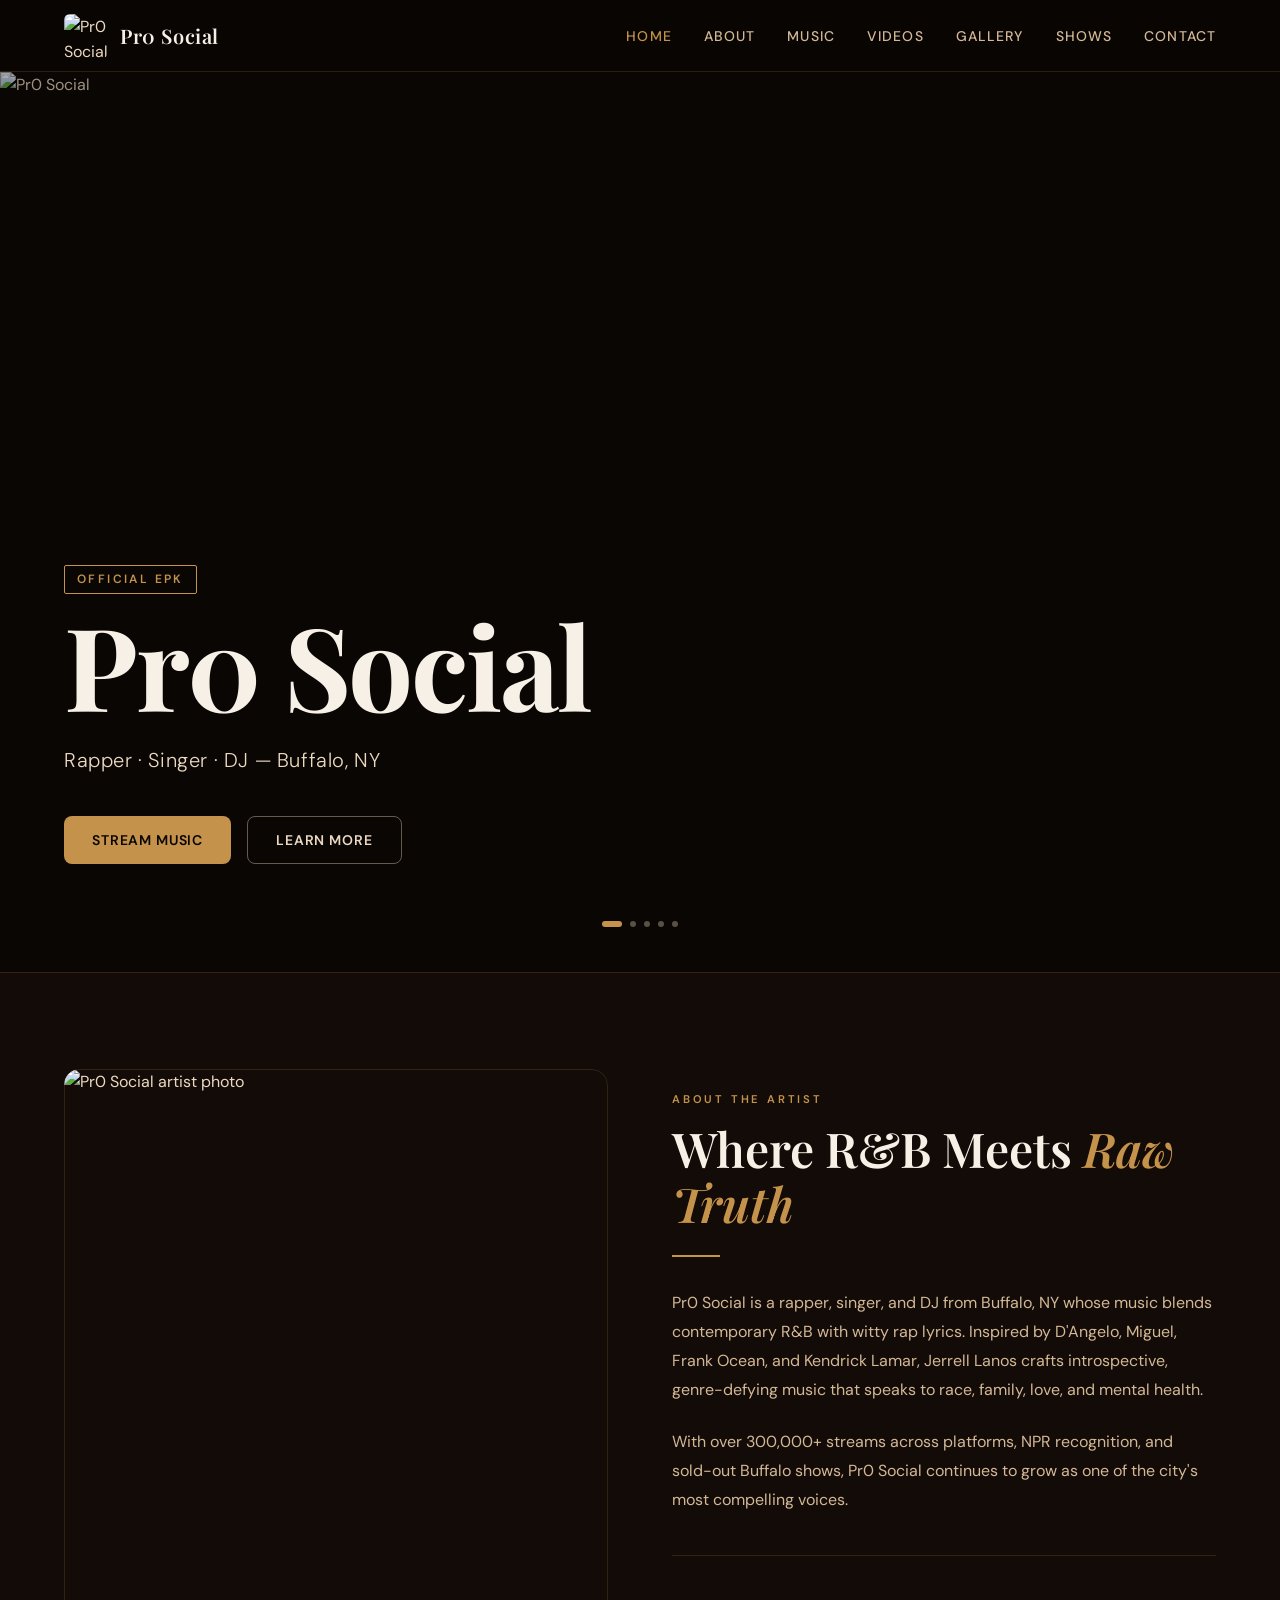
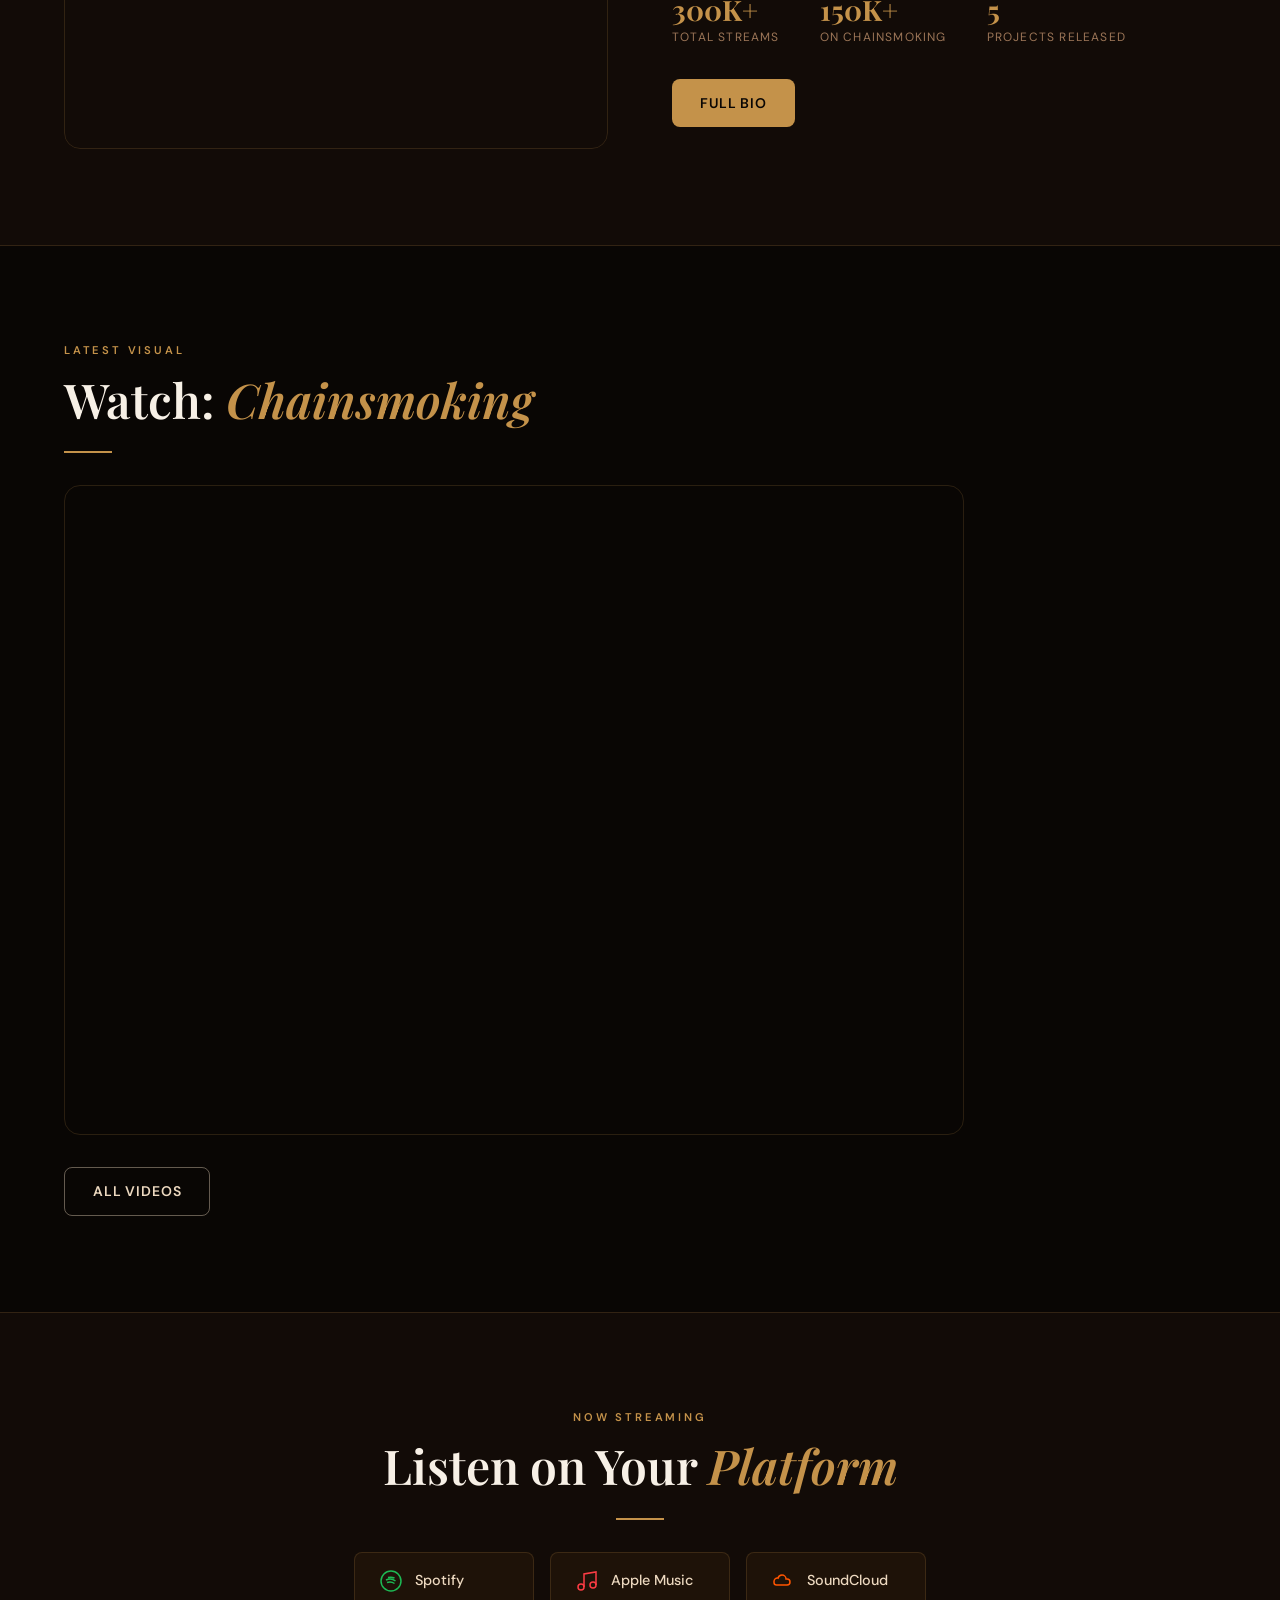
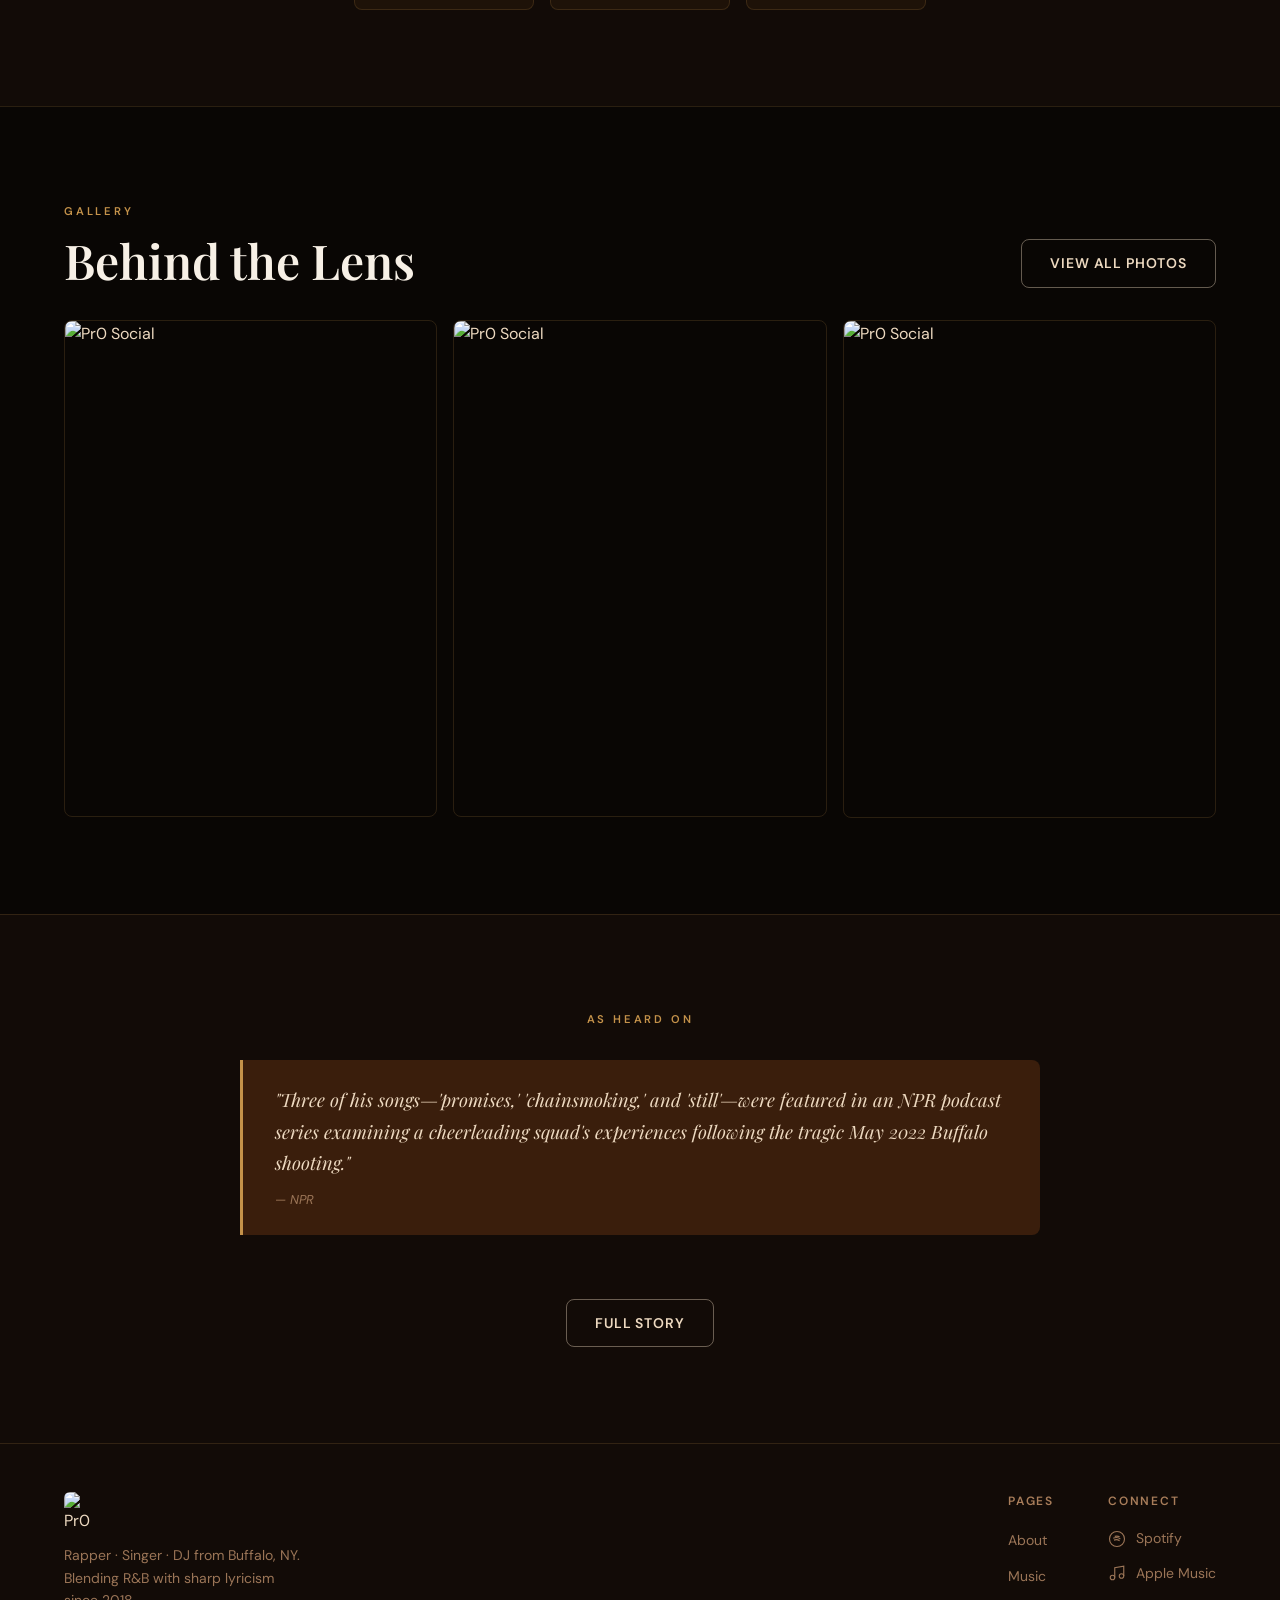
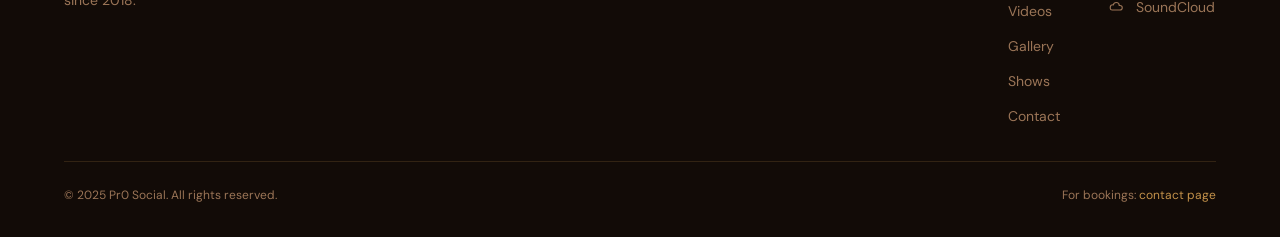
==== index.html @ 8fca99c9 "Initial release: Pr0 Social EPK website 7-page static site with hero slideshow, gallery, video embed" ====
<!DOCTYPE html>
<html lang="en">
<head>
  <meta charset="UTF-8" />
  <meta name="viewport" content="width=device-width, initial-scale=1.0" />
  <title>Pr0 Social | Official EPK</title>
  <meta name="description" content="Official Electronic Press Kit for Pr0 Social — rapper, singer, and DJ from Buffalo, NY. Stream music, watch videos, and book for shows." />
  <link rel="stylesheet" href="css/style.css" />
  <link rel="icon" type="image/jpeg" href="https://drive.google.com/thumbnail?id=1aazWa6XKJQuO0xi4nvSaUj7w5D6fAFfH&sz=w64" />
</head>
<body>

<!-- NAV -->
<nav class="nav" aria-label="Main navigation">
  <a href="index.html" class="nav-logo" aria-label="Pr0 Social Home">
    <img src="https://drive.google.com/thumbnail?id=1aazWa6XKJQuO0xi4nvSaUj7w5D6fAFfH&sz=w200" alt="Pr0 Social Logo" />
    <span>Pr0 Social</span>
  </a>
  <button class="nav-hamburger" aria-label="Toggle navigation" aria-expanded="false">
    <span></span><span></span><span></span>
  </button>
  <ul class="nav-links" role="list">
    <li><a href="index.html">Home</a></li>
    <li><a href="about.html">About</a></li>
    <li><a href="music.html">Music</a></li>
    <li><a href="videos.html">Videos</a></li>
    <li><a href="gallery.html">Gallery</a></li>
    <li><a href="shows.html">Shows</a></li>
    <li><a href="contact.html">Contact</a></li>
  </ul>
</nav>

<main class="page-content">

  <!-- HERO -->
  <section class="hero" aria-label="Hero slideshow">
    <div class="hero-slides">
      <div class="hero-slide active">
        <img src="https://drive.google.com/thumbnail?id=1YzrhCjXdqZLj6HQZQ0KhZH_Fg0xvoc9Z&sz=w1600" alt="Pr0 Social" loading="eager" />
      </div>
      <div class="hero-slide">
        <img src="https://drive.google.com/thumbnail?id=1fAuC7qA5nQh0xxY5b9zVZ-tq0z-EpMTZ&sz=w1600" alt="Pr0 Social" loading="lazy" />
      </div>
      <div class="hero-slide">
        <img src="https://drive.google.com/thumbnail?id=1-HR7RSf7XPK8inEgmgO-0Fc5w5GNb6ow&sz=w1600" alt="Pr0 Social" loading="lazy" />
      </div>
      <div class="hero-slide">
        <img src="https://drive.google.com/thumbnail?id=1q0lPUhFSxrMnF21HGKm40gl9OQoQvvSm&sz=w1600" alt="Pr0 Social" loading="lazy" />
      </div>
      <div class="hero-slide">
        <img src="https://drive.google.com/thumbnail?id=11BunPGDG61LehZ8itpM7N8Xrum7DmRIo&sz=w1600" alt="Pr0 Social" loading="lazy" />
      </div>
    </div>
    <div class="hero-overlay" aria-hidden="true"></div>
    <div class="hero-content">
      <div class="hero-label">Official EPK</div>
      <h1 class="hero-name">Pr0 Social</h1>
      <p class="hero-tagline">Rapper · Singer · DJ — Buffalo, NY</p>
      <div class="hero-ctas">
        <a href="music.html" class="btn btn-primary">Stream Music</a>
        <a href="about.html" class="btn btn-outline">Learn More</a>
      </div>
    </div>
    <div class="hero-dots" role="tablist" aria-label="Slide controls">
      <button class="hero-dot active" role="tab" aria-label="Slide 1"></button>
      <button class="hero-dot" role="tab" aria-label="Slide 2"></button>
      <button class="hero-dot" role="tab" aria-label="Slide 3"></button>
      <button class="hero-dot" role="tab" aria-label="Slide 4"></button>
      <button class="hero-dot" role="tab" aria-label="Slide 5"></button>
    </div>
  </section>

  <!-- INTRO -->
  <section class="section home-intro">
    <div class="section-inner home-intro-grid">
      <div class="home-intro-image fade-in">
        <img src="https://drive.google.com/thumbnail?id=14PFYOBZBYQqjr8d26InfqjTfKJ4wm0J1&sz=w800" alt="Pr0 Social artist photo" />
      </div>
      <div class="home-intro-text fade-in">
        <p class="section-label">About the Artist</p>
        <h2 class="section-title">Where R&B Meets <em>Raw Truth</em></h2>
        <div class="divider"></div>
        <p class="section-body">
          Pr0 Social is a rapper, singer, and DJ from Buffalo, NY whose music blends contemporary R&B with witty rap lyrics. Inspired by D'Angelo, Miguel, Frank Ocean, and Kendrick Lamar, Jerrell Lanos crafts introspective, genre-defying music that speaks to race, family, love, and mental health.
        </p>
        <p class="section-body mt-3">
          With over 300,000+ streams across platforms, NPR recognition, and sold-out Buffalo shows, Pr0 Social continues to grow as one of the city's most compelling voices.
        </p>
        <div class="stats">
          <div>
            <div class="stat-number">300K+</div>
            <div class="stat-label">Total Streams</div>
          </div>
          <div>
            <div class="stat-number">150K+</div>
            <div class="stat-label">On Chainsmoking</div>
          </div>
          <div>
            <div class="stat-number">5</div>
            <div class="stat-label">Projects Released</div>
          </div>
        </div>
        <a href="about.html" class="btn btn-primary mt-4">Full Bio</a>
      </div>
    </div>
  </section>

  <!-- FEATURED VIDEO -->
  <section class="section" style="background: var(--bg-deep);">
    <div class="section-inner">
      <p class="section-label fade-in">Latest Visual</p>
      <h2 class="section-title fade-in">Watch: <em>Chainsmoking</em></h2>
      <div class="divider fade-in"></div>
      <div class="latest-video-embed fade-in" style="max-width: 900px;">
        <iframe
          src="https://drive.google.com/file/d/178Xw72Gr-rwJsSipZ9PjJrEDI1V-LI9h/preview"
          title="Pr0 Social — Chainsmoking"
          allow="autoplay"
          allowfullscreen
        ></iframe>
      </div>
      <div class="mt-4 fade-in">
        <a href="videos.html" class="btn btn-outline">All Videos</a>
      </div>
    </div>
  </section>

  <!-- STREAMING PREVIEW -->
  <section class="section" style="background: var(--bg-dark); border-top: 1px solid var(--border);">
    <div class="section-inner text-center">
      <p class="section-label fade-in">Now Streaming</p>
      <h2 class="section-title fade-in">Listen on Your <em>Platform</em></h2>
      <div class="divider fade-in" style="margin: 1.25rem auto 2rem;"></div>
      <div class="streaming-cards fade-in" style="justify-content: center;">
        <a href="music.html" class="streaming-card" aria-label="Spotify">
          <svg viewBox="0 0 24 24" fill="none" stroke="currentColor" stroke-width="1.5" aria-hidden="true" style="color:#1DB954">
            <circle cx="12" cy="12" r="10"/><path d="M8 13.5c2.5-1 5.5-.5 7.5 1M7 11c3-1.5 7-1 9.5 1M9 8.5c2-.5 4.5-.5 6.5 0.5"/>
          </svg>
          <span>Spotify</span>
        </a>
        <a href="music.html" class="streaming-card" aria-label="Apple Music">
          <svg viewBox="0 0 24 24" fill="none" stroke="currentColor" stroke-width="1.5" aria-hidden="true" style="color:#FC3C44">
            <path d="M9 18V5l12-2v13"/><circle cx="6" cy="18" r="3"/><circle cx="18" cy="16" r="3"/>
          </svg>
          <span>Apple Music</span>
        </a>
        <a href="music.html" class="streaming-card" aria-label="SoundCloud">
          <svg viewBox="0 0 24 24" fill="none" stroke="currentColor" stroke-width="1.5" aria-hidden="true" style="color:#FF5500">
            <path d="M3 12.5C3 10.6 4.6 9 6.5 9c.2 0 .4 0 .6.1C7.5 7.3 9.1 6 11 6c2.2 0 4 1.8 4 4h1c1.7 0 3 1.3 3 3s-1.3 3-3 3H5.5C4.1 16 3 14.9 3 13.5Z"/>
          </svg>
          <span>SoundCloud</span>
        </a>
      </div>
    </div>
  </section>

  <!-- GALLERY PREVIEW -->
  <section class="section" style="background: var(--bg-deep); border-top: 1px solid var(--border);">
    <div class="section-inner">
      <div style="display:flex; justify-content:space-between; align-items:flex-end; margin-bottom: 2rem; flex-wrap:wrap; gap:1rem;">
        <div>
          <p class="section-label fade-in">Gallery</p>
          <h2 class="section-title fade-in" style="margin-bottom:0;">Behind the Lens</h2>
        </div>
        <a href="gallery.html" class="btn btn-outline fade-in">View All Photos</a>
      </div>
      <div class="gallery-grid">
        <div class="gallery-item fade-in">
          <img src="https://drive.google.com/thumbnail?id=1wBBpcuaXZPUqCt0CQzsCdAUvo2dqoa_A&sz=w600" alt="Pr0 Social" loading="lazy" />
          <div class="gallery-item-overlay" aria-hidden="true">
            <svg viewBox="0 0 24 24" fill="none" stroke="currentColor" stroke-width="1.5"><path d="M15 3h6m0 0v6m0-6L10 14M9 3H3v6m0 12h6m9 0h-6m6 0v-6"/></svg>
          </div>
        </div>
        <div class="gallery-item fade-in">
          <img src="https://drive.google.com/thumbnail?id=1liGRgQfU25gdUPtmYTxkwEUBmGyL7mzT&sz=w600" alt="Pr0 Social" loading="lazy" />
          <div class="gallery-item-overlay" aria-hidden="true">
            <svg viewBox="0 0 24 24" fill="none" stroke="currentColor" stroke-width="1.5"><path d="M15 3h6m0 0v6m0-6L10 14M9 3H3v6m0 12h6m9 0h-6m6 0v-6"/></svg>
          </div>
        </div>
        <div class="gallery-item fade-in">
          <img src="https://drive.google.com/thumbnail?id=1cwFrcm3o37HiLefojSbOkwElQ0Kx_n-i&sz=w600" alt="Pr0 Social" loading="lazy" />
          <div class="gallery-item-overlay" aria-hidden="true">
            <svg viewBox="0 0 24 24" fill="none" stroke="currentColor" stroke-width="1.5"><path d="M15 3h6m0 0v6m0-6L10 14M9 3H3v6m0 12h6m9 0h-6m6 0v-6"/></svg>
          </div>
        </div>
        <div class="gallery-item fade-in" style="display:none;"><!-- 4th slot for larger screens --></div>
      </div>
    </div>
  </section>

  <!-- NPR PRESS QUOTE -->
  <section class="section" style="background: var(--bg-dark); border-top: 1px solid var(--border);">
    <div class="section-inner" style="max-width: 800px; text-align: center;">
      <p class="section-label fade-in">As Heard On</p>
      <div class="press-quote fade-in" style="text-align: left;">
        <blockquote>
          "Three of his songs—'promises,' 'chainsmoking,' and 'still'—were featured in an NPR podcast series examining a cheerleading squad's experiences following the tragic May 2022 Buffalo shooting."
        </blockquote>
        <cite>— NPR</cite>
      </div>
      <a href="about.html" class="btn btn-outline mt-4 fade-in">Full Story</a>
    </div>
  </section>

</main>

<!-- FOOTER -->
<footer class="footer">
  <div class="footer-inner">
    <div class="footer-brand">
      <img src="https://drive.google.com/thumbnail?id=1aazWa6XKJQuO0xi4nvSaUj7w5D6fAFfH&sz=w200" alt="Pr0 Social Logo" />
      <p>Rapper · Singer · DJ from Buffalo, NY. Blending R&B with sharp lyricism since 2018.</p>
    </div>
    <div class="footer-links">
      <h4>Pages</h4>
      <ul>
        <li><a href="about.html">About</a></li>
        <li><a href="music.html">Music</a></li>
        <li><a href="videos.html">Videos</a></li>
        <li><a href="gallery.html">Gallery</a></li>
        <li><a href="shows.html">Shows</a></li>
        <li><a href="contact.html">Contact</a></li>
      </ul>
    </div>
    <div class="footer-social">
      <h4>Connect</h4>
      <a href="music.html" class="social-link">
        <svg viewBox="0 0 24 24" fill="none" stroke="currentColor" stroke-width="1.5" aria-hidden="true"><circle cx="12" cy="12" r="10"/><path d="M8 13.5c2.5-1 5.5-.5 7.5 1M7 11c3-1.5 7-1 9.5 1M9 8.5c2-.5 4.5-.5 6.5 0.5"/></svg>
        Spotify
      </a>
      <a href="music.html" class="social-link">
        <svg viewBox="0 0 24 24" fill="none" stroke="currentColor" stroke-width="1.5" aria-hidden="true"><path d="M9 18V5l12-2v13"/><circle cx="6" cy="18" r="3"/><circle cx="18" cy="16" r="3"/></svg>
        Apple Music
      </a>
      <a href="music.html" class="social-link">
        <svg viewBox="0 0 24 24" fill="none" stroke="currentColor" stroke-width="1.5" aria-hidden="true"><path d="M3 12.5C3 10.6 4.6 9 6.5 9c.2 0 .4 0 .6.1C7.5 7.3 9.1 6 11 6c2.2 0 4 1.8 4 4h1c1.7 0 3 1.3 3 3s-1.3 3-3 3H5.5C4.1 16 3 14.9 3 13.5Z"/></svg>
        SoundCloud
      </a>
    </div>
  </div>
  <div class="footer-bottom">
    <span>&copy; 2025 Pr0 Social. All rights reserved.</span>
    <span>For bookings: <a href="contact.html" style="color: var(--gold);">contact page</a></span>
  </div>
</footer>

<script src="js/main.js"></script>
</body>
</html>
---- css/style.css ----
/* === FONTS === */
@import url('https://fonts.googleapis.com/css2?family=Playfair+Display:ital,wght@0,400;0,600;0,700;1,400&family=DM+Sans:wght@300;400;500;600&display=swap');

/* === TOKENS === */
:root {
  --bg-deep:     #090604;
  --bg-dark:     #120B07;
  --bg-card:     #1E1208;
  --brown-1:     #3A1E0C;
  --brown-2:     #6B3B1E;
  --brown-3:     #9A6040;
  --gold:        #C4924A;
  --gold-light:  #D9AE6E;
  --beige-muted: #A87D5A;
  --beige-light: #D4B896;
  --beige-bright:#EDD9C0;
  --cream:       #F7F0E6;
  --text-primary:#EDD9C0;
  --text-secondary:#9B7557;
  --border:      rgba(196, 146, 74, 0.18);
  --border-hover:rgba(196, 146, 74, 0.45);
  --radius:      8px;
  --radius-lg:   16px;
  --nav-height:  72px;
  --transition:  0.3s ease;
}

/* === RESET === */
*, *::before, *::after { box-sizing: border-box; margin: 0; padding: 0; }
html { scroll-behavior: smooth; }
body {
  font-family: 'DM Sans', sans-serif;
  background: var(--bg-deep);
  color: var(--text-primary);
  line-height: 1.6;
  font-size: 16px;
  overflow-x: hidden;
}
img { display: block; max-width: 100%; }
a { color: inherit; text-decoration: none; }
button { cursor: pointer; border: none; background: none; font-family: inherit; }

/* === SCROLLBAR === */
::-webkit-scrollbar { width: 6px; }
::-webkit-scrollbar-track { background: var(--bg-dark); }
::-webkit-scrollbar-thumb { background: var(--brown-2); border-radius: 3px; }

/* === NAVIGATION === */
.nav {
  position: fixed;
  top: 0; left: 0; right: 0;
  z-index: 1000;
  height: var(--nav-height);
  display: flex;
  align-items: center;
  justify-content: space-between;
  padding: 0 5%;
  background: rgba(9, 6, 4, 0.85);
  backdrop-filter: blur(16px);
  -webkit-backdrop-filter: blur(16px);
  border-bottom: 1px solid var(--border);
  transition: background var(--transition);
}
.nav.scrolled { background: rgba(9, 6, 4, 0.97); }
.nav-logo {
  display: flex;
  align-items: center;
  gap: 12px;
}
.nav-logo img {
  height: 44px;
  width: 44px;
  object-fit: contain;
  border-radius: 6px;
}
.nav-logo span {
  font-family: 'Playfair Display', serif;
  font-size: 1.25rem;
  font-weight: 600;
  color: var(--cream);
  letter-spacing: 0.03em;
}
.nav-links {
  display: flex;
  align-items: center;
  gap: 2rem;
  list-style: none;
}
.nav-links a {
  font-size: 0.875rem;
  font-weight: 500;
  letter-spacing: 0.08em;
  text-transform: uppercase;
  color: var(--beige-light);
  transition: color var(--transition);
}
.nav-links a:hover,
.nav-links a.active { color: var(--gold); }
.nav-hamburger {
  display: none;
  flex-direction: column;
  gap: 5px;
  padding: 8px;
}
.nav-hamburger span {
  display: block;
  width: 24px;
  height: 2px;
  background: var(--beige-light);
  border-radius: 2px;
  transition: all var(--transition);
}
.nav-hamburger.open span:nth-child(1) { transform: translateY(7px) rotate(45deg); }
.nav-hamburger.open span:nth-child(2) { opacity: 0; }
.nav-hamburger.open span:nth-child(3) { transform: translateY(-7px) rotate(-45deg); }

/* Mobile Nav */
@media (max-width: 768px) {
  .nav-hamburger { display: flex; }
  .nav-links {
    position: fixed;
    top: var(--nav-height);
    left: 0; right: 0;
    background: rgba(9, 6, 4, 0.98);
    backdrop-filter: blur(16px);
    flex-direction: column;
    padding: 2rem 5%;
    gap: 1.5rem;
    transform: translateY(-110%);
    transition: transform 0.35s cubic-bezier(0.4, 0, 0.2, 1);
    border-bottom: 1px solid var(--border);
  }
  .nav-links.open { transform: translateY(0); }
  .nav-links a { font-size: 1rem; }
}

/* === PAGE WRAPPER === */
.page-content { padding-top: var(--nav-height); }

/* === HERO SLIDESHOW === */
.hero {
  position: relative;
  height: 100vh;
  min-height: 600px;
  overflow: hidden;
}
.hero-slides {
  position: relative;
  width: 100%;
  height: 100%;
}
.hero-slide {
  position: absolute;
  inset: 0;
  opacity: 0;
  transition: opacity 1.2s ease;
}
.hero-slide.active { opacity: 1; }
.hero-slide img {
  width: 100%;
  height: 100%;
  object-fit: cover;
  object-position: center top;
}
.hero-overlay {
  position: absolute;
  inset: 0;
  background: linear-gradient(
    to bottom,
    rgba(9, 6, 4, 0.35) 0%,
    rgba(9, 6, 4, 0.2) 40%,
    rgba(9, 6, 4, 0.75) 100%
  );
}
.hero-content {
  position: absolute;
  bottom: 12%;
  left: 5%;
  right: 5%;
}
.hero-label {
  display: inline-block;
  font-size: 0.75rem;
  font-weight: 600;
  letter-spacing: 0.2em;
  text-transform: uppercase;
  color: var(--gold);
  margin-bottom: 1rem;
  border: 1px solid var(--gold);
  padding: 4px 12px;
  border-radius: 2px;
}
.hero-name {
  font-family: 'Playfair Display', serif;
  font-size: clamp(3.5rem, 9vw, 8rem);
  font-weight: 700;
  line-height: 0.95;
  color: var(--cream);
  letter-spacing: -0.02em;
  margin-bottom: 1.5rem;
}
.hero-tagline {
  font-size: clamp(1rem, 2.5vw, 1.25rem);
  font-weight: 300;
  color: var(--beige-bright);
  max-width: 500px;
  margin-bottom: 2.5rem;
  letter-spacing: 0.03em;
}
.hero-ctas {
  display: flex;
  gap: 1rem;
  flex-wrap: wrap;
}
.hero-dots {
  position: absolute;
  bottom: 5%;
  left: 50%;
  transform: translateX(-50%);
  display: flex;
  gap: 8px;
}
.hero-dot {
  width: 6px;
  height: 6px;
  border-radius: 50%;
  background: rgba(237, 217, 192, 0.35);
  transition: all var(--transition);
}
.hero-dot.active {
  background: var(--gold);
  width: 20px;
  border-radius: 3px;
}

/* === BUTTONS === */
.btn {
  display: inline-flex;
  align-items: center;
  gap: 8px;
  padding: 0.75rem 1.75rem;
  border-radius: var(--radius);
  font-size: 0.875rem;
  font-weight: 600;
  letter-spacing: 0.06em;
  text-transform: uppercase;
  transition: all var(--transition);
  min-height: 48px;
}
.btn-primary {
  background: var(--gold);
  color: var(--bg-deep);
}
.btn-primary:hover { background: var(--gold-light); transform: translateY(-2px); box-shadow: 0 8px 24px rgba(196, 146, 74, 0.35); }
.btn-outline {
  background: transparent;
  color: var(--beige-bright);
  border: 1px solid rgba(237, 217, 192, 0.4);
}
.btn-outline:hover { border-color: var(--beige-bright); color: var(--cream); transform: translateY(-2px); }

/* === SECTION === */
.section {
  padding: 6rem 5%;
}
.section-inner {
  max-width: 1200px;
  margin: 0 auto;
}
.section-label {
  font-size: 0.7rem;
  font-weight: 600;
  letter-spacing: 0.25em;
  text-transform: uppercase;
  color: var(--gold);
  margin-bottom: 0.75rem;
}
.section-title {
  font-family: 'Playfair Display', serif;
  font-size: clamp(2rem, 4vw, 3rem);
  font-weight: 600;
  line-height: 1.15;
  color: var(--cream);
  margin-bottom: 1.5rem;
}
.section-title em { font-style: italic; color: var(--gold); }
.section-body {
  font-size: 1rem;
  color: var(--beige-light);
  line-height: 1.8;
  max-width: 680px;
}
.divider {
  width: 48px;
  height: 2px;
  background: var(--gold);
  margin: 1.25rem 0 2rem;
}

/* === FEATURED SECTION (HOME) === */
.home-intro {
  background: var(--bg-dark);
  border-top: 1px solid var(--border);
  border-bottom: 1px solid var(--border);
}
.home-intro-grid {
  display: grid;
  grid-template-columns: 1fr 1fr;
  gap: 4rem;
  align-items: center;
}
.home-intro-image {
  position: relative;
  border-radius: var(--radius-lg);
  overflow: hidden;
  aspect-ratio: 4/5;
}
.home-intro-image img {
  width: 100%;
  height: 100%;
  object-fit: cover;
}
.home-intro-image::after {
  content: '';
  position: absolute;
  inset: 0;
  border: 1px solid var(--border);
  border-radius: var(--radius-lg);
  pointer-events: none;
}
.home-intro-text .stats {
  display: flex;
  gap: 2.5rem;
  margin-top: 2.5rem;
  padding-top: 2.5rem;
  border-top: 1px solid var(--border);
}
.stat-number {
  font-family: 'Playfair Display', serif;
  font-size: 1.75rem;
  font-weight: 700;
  color: var(--gold);
  line-height: 1;
}
.stat-label {
  font-size: 0.75rem;
  color: var(--text-secondary);
  text-transform: uppercase;
  letter-spacing: 0.1em;
  margin-top: 4px;
}

/* === LATEST VIDEO (HOME) === */
.latest-video-embed {
  position: relative;
  padding-bottom: 56.25%;
  height: 0;
  overflow: hidden;
  border-radius: var(--radius-lg);
  border: 1px solid var(--border);
}
.latest-video-embed iframe {
  position: absolute;
  top: 0; left: 0;
  width: 100%;
  height: 100%;
  border: none;
}

/* === MUSIC STREAMING (HOME PREVIEW) === */
.streaming-cards {
  display: flex;
  gap: 1rem;
  flex-wrap: wrap;
  margin-top: 2rem;
}
.streaming-card {
  display: flex;
  align-items: center;
  gap: 12px;
  padding: 1rem 1.5rem;
  background: var(--bg-card);
  border: 1px solid var(--border);
  border-radius: var(--radius);
  transition: all var(--transition);
  min-width: 180px;
}
.streaming-card:hover {
  border-color: var(--gold);
  background: var(--brown-1);
  transform: translateY(-3px);
}
.streaming-card svg { width: 24px; height: 24px; flex-shrink: 0; }
.streaming-card span { font-size: 0.9rem; font-weight: 500; color: var(--beige-bright); }

/* === GALLERY GRID === */
.gallery-grid {
  display: grid;
  grid-template-columns: repeat(auto-fill, minmax(280px, 1fr));
  gap: 1rem;
}
.gallery-item {
  position: relative;
  overflow: hidden;
  border-radius: var(--radius);
  aspect-ratio: 3/4;
  cursor: pointer;
  border: 1px solid var(--border);
}
.gallery-item img {
  width: 100%;
  height: 100%;
  object-fit: cover;
  transition: transform 0.5s ease;
}
.gallery-item:hover img { transform: scale(1.06); }
.gallery-item-overlay {
  position: absolute;
  inset: 0;
  background: rgba(9, 6, 4, 0.5);
  opacity: 0;
  display: flex;
  align-items: center;
  justify-content: center;
  transition: opacity var(--transition);
}
.gallery-item:hover .gallery-item-overlay { opacity: 1; }
.gallery-item-overlay svg { color: var(--cream); width: 32px; height: 32px; }

/* === LIGHTBOX === */
.lightbox {
  display: none;
  position: fixed;
  inset: 0;
  z-index: 2000;
  background: rgba(9, 6, 4, 0.96);
  backdrop-filter: blur(12px);
  align-items: center;
  justify-content: center;
  padding: 2rem;
}
.lightbox.open { display: flex; }
.lightbox-img {
  max-width: 90vw;
  max-height: 85vh;
  object-fit: contain;
  border-radius: var(--radius);
  border: 1px solid var(--border);
}
.lightbox-close {
  position: absolute;
  top: 1.5rem; right: 1.5rem;
  color: var(--beige-light);
  font-size: 2rem;
  line-height: 1;
  transition: color var(--transition);
  width: 48px; height: 48px;
  display: flex; align-items: center; justify-content: center;
  border-radius: 50%;
  background: var(--bg-card);
}
.lightbox-close:hover { color: var(--cream); background: var(--brown-1); }
.lightbox-prev, .lightbox-next {
  position: absolute;
  top: 50%; transform: translateY(-50%);
  color: var(--beige-light);
  font-size: 1.5rem;
  width: 48px; height: 48px;
  display: flex; align-items: center; justify-content: center;
  border-radius: 50%;
  background: var(--bg-card);
  border: 1px solid var(--border);
  transition: all var(--transition);
}
.lightbox-prev { left: 1.5rem; }
.lightbox-next { right: 1.5rem; }
.lightbox-prev:hover, .lightbox-next:hover { background: var(--brown-1); border-color: var(--gold); color: var(--cream); }

/* === VIDEO GRID === */
.video-grid {
  display: grid;
  grid-template-columns: repeat(auto-fill, minmax(340px, 1fr));
  gap: 1.5rem;
}
.video-card {
  background: var(--bg-card);
  border: 1px solid var(--border);
  border-radius: var(--radius-lg);
  overflow: hidden;
  transition: border-color var(--transition), transform var(--transition);
}
.video-card:hover { border-color: var(--border-hover); transform: translateY(-4px); }
.video-embed {
  position: relative;
  padding-bottom: 56.25%;
  height: 0;
  overflow: hidden;
  background: var(--bg-dark);
}
.video-embed iframe {
  position: absolute;
  top: 0; left: 0;
  width: 100%;
  height: 100%;
  border: none;
}
.video-info {
  padding: 1rem 1.25rem 1.25rem;
}
.video-title {
  font-family: 'Playfair Display', serif;
  font-size: 1.1rem;
  font-weight: 600;
  color: var(--cream);
  margin-bottom: 4px;
}
.video-type {
  font-size: 0.75rem;
  color: var(--gold);
  text-transform: uppercase;
  letter-spacing: 0.1em;
}

/* === ABOUT PAGE === */
.about-hero {
  background: var(--bg-dark);
  padding: 5rem 5% 4rem;
  border-bottom: 1px solid var(--border);
}
.about-hero-grid {
  max-width: 1100px;
  margin: 0 auto;
  display: grid;
  grid-template-columns: 320px 1fr;
  gap: 4rem;
  align-items: start;
}
.about-portrait {
  position: sticky;
  top: calc(var(--nav-height) + 2rem);
  border-radius: var(--radius-lg);
  overflow: hidden;
  border: 1px solid var(--border);
  aspect-ratio: 3/4;
}
.about-portrait img { width: 100%; height: 100%; object-fit: cover; object-position: top; }
.about-bio-text p {
  font-size: 1.05rem;
  color: var(--beige-light);
  line-height: 1.85;
  margin-bottom: 1.25rem;
}
.about-bio-text p:first-of-type {
  font-size: 1.15rem;
  color: var(--beige-bright);
}
.accomplishments {
  background: var(--bg-deep);
}
.accomplishment-list {
  display: grid;
  grid-template-columns: repeat(auto-fill, minmax(280px, 1fr));
  gap: 1.25rem;
  margin-top: 2.5rem;
}
.accomplishment-card {
  background: var(--bg-card);
  border: 1px solid var(--border);
  border-radius: var(--radius-lg);
  padding: 1.75rem;
  transition: border-color var(--transition);
}
.accomplishment-card:hover { border-color: var(--border-hover); }
.accomplishment-card .icon {
  width: 40px; height: 40px;
  background: var(--brown-1);
  border-radius: var(--radius);
  display: flex; align-items: center; justify-content: center;
  margin-bottom: 1rem;
  color: var(--gold);
}
.accomplishment-card h3 {
  font-family: 'Playfair Display', serif;
  font-size: 1.1rem;
  color: var(--cream);
  margin-bottom: 0.5rem;
}
.accomplishment-card p {
  font-size: 0.875rem;
  color: var(--text-secondary);
  line-height: 1.6;
}

/* === MUSIC PAGE === */
.music-header {
  text-align: center;
  padding: 5rem 5% 3rem;
  background: var(--bg-dark);
  border-bottom: 1px solid var(--border);
}
.streaming-section { background: var(--bg-deep); }
.streaming-grid {
  display: grid;
  grid-template-columns: repeat(auto-fill, minmax(300px, 1fr));
  gap: 1.5rem;
  margin-top: 3rem;
}
.platform-card {
  background: var(--bg-card);
  border: 1px solid var(--border);
  border-radius: var(--radius-lg);
  padding: 2rem;
  display: flex;
  flex-direction: column;
  align-items: flex-start;
  gap: 1rem;
  transition: all var(--transition);
}
.platform-card:hover { border-color: var(--gold); transform: translateY(-4px); box-shadow: 0 16px 48px rgba(196, 146, 74, 0.1); }
.platform-icon {
  width: 56px; height: 56px;
  border-radius: 12px;
  display: flex; align-items: center; justify-content: center;
}
.platform-card h3 {
  font-family: 'Playfair Display', serif;
  font-size: 1.3rem;
  color: var(--cream);
}
.platform-card p {
  font-size: 0.875rem;
  color: var(--text-secondary);
  line-height: 1.5;
  flex: 1;
}
.discography { background: var(--bg-dark); border-top: 1px solid var(--border); }
.album-grid {
  display: grid;
  grid-template-columns: repeat(auto-fill, minmax(220px, 1fr));
  gap: 1.5rem;
  margin-top: 2.5rem;
}
.album-card {
  background: var(--bg-card);
  border: 1px solid var(--border);
  border-radius: var(--radius-lg);
  overflow: hidden;
  transition: all var(--transition);
}
.album-card:hover { border-color: var(--border-hover); transform: translateY(-3px); }
.album-cover {
  aspect-ratio: 1;
  background: var(--brown-1);
  display: flex; align-items: center; justify-content: center;
  position: relative;
  overflow: hidden;
}
.album-cover-placeholder {
  font-family: 'Playfair Display', serif;
  font-size: 3rem;
  color: var(--gold);
  opacity: 0.4;
}
.album-info { padding: 1rem 1.25rem 1.25rem; }
.album-title { font-family: 'Playfair Display', serif; font-size: 1rem; font-weight: 600; color: var(--cream); }
.album-year { font-size: 0.75rem; color: var(--text-secondary); margin-top: 3px; }
.album-type { font-size: 0.7rem; color: var(--gold); text-transform: uppercase; letter-spacing: 0.1em; margin-top: 2px; }

/* === SHOWS PAGE === */
.shows-empty {
  text-align: center;
  padding: 5rem 1rem;
}
.shows-empty svg { color: var(--brown-2); margin: 0 auto 1.5rem; width: 64px; height: 64px; }
.show-list { display: flex; flex-direction: column; gap: 1rem; margin-top: 2.5rem; }
.show-card {
  background: var(--bg-card);
  border: 1px solid var(--border);
  border-radius: var(--radius);
  padding: 1.5rem 2rem;
  display: grid;
  grid-template-columns: auto 1fr auto;
  gap: 1.5rem;
  align-items: center;
  transition: border-color var(--transition);
}
.show-card:hover { border-color: var(--border-hover); }
.show-date {
  text-align: center;
  min-width: 60px;
}
.show-day { font-family: 'Playfair Display', serif; font-size: 2rem; font-weight: 700; color: var(--gold); line-height: 1; }
.show-month { font-size: 0.7rem; text-transform: uppercase; letter-spacing: 0.12em; color: var(--text-secondary); }
.show-venue { font-size: 1rem; font-weight: 600; color: var(--cream); }
.show-location { font-size: 0.875rem; color: var(--text-secondary); margin-top: 2px; }

/* === CONTACT PAGE === */
.contact-grid {
  display: grid;
  grid-template-columns: 1fr 1fr;
  gap: 4rem;
  align-items: start;
}
.contact-info p { font-size: 1rem; color: var(--beige-light); line-height: 1.8; margin-bottom: 2rem; }
.contact-method {
  display: flex;
  align-items: center;
  gap: 12px;
  padding: 1rem 0;
  border-bottom: 1px solid var(--border);
  color: var(--beige-light);
  transition: color var(--transition);
}
.contact-method:hover { color: var(--gold); }
.contact-method svg { width: 20px; height: 20px; flex-shrink: 0; color: var(--gold); }
.contact-form { background: var(--bg-card); border: 1px solid var(--border); border-radius: var(--radius-lg); padding: 2.5rem; }
.form-group { margin-bottom: 1.5rem; }
.form-group label { display: block; font-size: 0.8rem; font-weight: 600; letter-spacing: 0.1em; text-transform: uppercase; color: var(--beige-muted); margin-bottom: 8px; }
.form-group input,
.form-group select,
.form-group textarea {
  width: 100%;
  background: var(--bg-dark);
  border: 1px solid var(--border);
  border-radius: var(--radius);
  padding: 0.875rem 1rem;
  color: var(--text-primary);
  font-family: inherit;
  font-size: 0.9rem;
  transition: border-color var(--transition);
  -webkit-appearance: none;
}
.form-group input:focus,
.form-group select:focus,
.form-group textarea:focus {
  outline: none;
  border-color: var(--gold);
}
.form-group textarea { resize: vertical; min-height: 120px; line-height: 1.6; }
.form-group select { cursor: pointer; }
.form-group select option { background: var(--bg-dark); }

/* === FOOTER === */
.footer {
  background: var(--bg-dark);
  border-top: 1px solid var(--border);
  padding: 3rem 5% 2rem;
}
.footer-inner {
  max-width: 1200px;
  margin: 0 auto;
  display: grid;
  grid-template-columns: 1fr auto auto;
  gap: 3rem;
  align-items: start;
}
.footer-brand img { height: 40px; width: 40px; object-fit: contain; border-radius: 6px; margin-bottom: 12px; }
.footer-brand p { font-size: 0.875rem; color: var(--text-secondary); max-width: 240px; line-height: 1.6; }
.footer-links h4 { font-size: 0.75rem; font-weight: 600; letter-spacing: 0.15em; text-transform: uppercase; color: var(--beige-muted); margin-bottom: 1rem; }
.footer-links ul { list-style: none; display: flex; flex-direction: column; gap: 0.6rem; }
.footer-links a { font-size: 0.875rem; color: var(--text-secondary); transition: color var(--transition); }
.footer-links a:hover { color: var(--gold); }
.footer-social { display: flex; flex-direction: column; gap: 0.75rem; }
.footer-social h4 { font-size: 0.75rem; font-weight: 600; letter-spacing: 0.15em; text-transform: uppercase; color: var(--beige-muted); margin-bottom: 0.25rem; }
.social-link {
  display: flex; align-items: center; gap: 10px;
  font-size: 0.875rem; color: var(--text-secondary);
  transition: color var(--transition);
}
.social-link:hover { color: var(--gold); }
.social-link svg { width: 18px; height: 18px; }
.footer-bottom {
  max-width: 1200px;
  margin: 2rem auto 0;
  padding-top: 1.5rem;
  border-top: 1px solid var(--border);
  display: flex;
  justify-content: space-between;
  align-items: center;
  font-size: 0.75rem;
  color: var(--text-secondary);
  flex-wrap: wrap;
  gap: 0.5rem;
}

/* === PAGE HERO (INNER PAGES) === */
.page-hero {
  background: var(--bg-dark);
  padding: 4rem 5% 3rem;
  border-bottom: 1px solid var(--border);
  position: relative;
  overflow: hidden;
}
.page-hero::before {
  content: '';
  position: absolute;
  top: -60px; right: -60px;
  width: 300px; height: 300px;
  border-radius: 50%;
  background: radial-gradient(circle, rgba(196, 146, 74, 0.08) 0%, transparent 70%);
  pointer-events: none;
}
.page-hero-inner { max-width: 1200px; margin: 0 auto; }
.page-hero-title {
  font-family: 'Playfair Display', serif;
  font-size: clamp(2.5rem, 5vw, 4rem);
  font-weight: 700;
  color: var(--cream);
  line-height: 1.1;
}

/* === UTILITY === */
.text-center { text-align: center; }
.text-gold { color: var(--gold); }
.mt-1 { margin-top: 0.5rem; }
.mt-2 { margin-top: 1rem; }
.mt-3 { margin-top: 1.5rem; }
.mt-4 { margin-top: 2rem; }
.mb-4 { margin-bottom: 2rem; }

/* === PRESS QUOTE === */
.press-quote {
  background: var(--brown-1);
  border-left: 3px solid var(--gold);
  padding: 1.5rem 2rem;
  border-radius: 0 var(--radius) var(--radius) 0;
  margin: 2rem 0;
}
.press-quote blockquote {
  font-family: 'Playfair Display', serif;
  font-size: 1.15rem;
  font-style: italic;
  color: var(--beige-bright);
  line-height: 1.7;
}
.press-quote cite { display: block; font-size: 0.8rem; color: var(--text-secondary); margin-top: 0.75rem; }

/* === RESPONSIVE === */
@media (max-width: 900px) {
  .home-intro-grid { grid-template-columns: 1fr; }
  .home-intro-image { max-width: 420px; margin: 0 auto; }
  .about-hero-grid { grid-template-columns: 1fr; }
  .about-portrait { position: static; max-width: 280px; }
  .contact-grid { grid-template-columns: 1fr; }
  .footer-inner { grid-template-columns: 1fr 1fr; }
}
@media (max-width: 600px) {
  .hero-name { letter-spacing: -0.01em; }
  .gallery-grid { grid-template-columns: repeat(2, 1fr); gap: 0.5rem; }
  .video-grid { grid-template-columns: 1fr; }
  .footer-inner { grid-template-columns: 1fr; gap: 2rem; }
  .show-card { grid-template-columns: auto 1fr; }
  .show-card .btn { display: none; }
  .section { padding: 4rem 5%; }
  .streaming-grid { grid-template-columns: 1fr; }
}

/* === FADE IN ANIMATION === */
.fade-in {
  opacity: 0;
  transform: translateY(24px);
  transition: opacity 0.7s ease, transform 0.7s ease;
}
.fade-in.visible { opacity: 1; transform: translateY(0); }
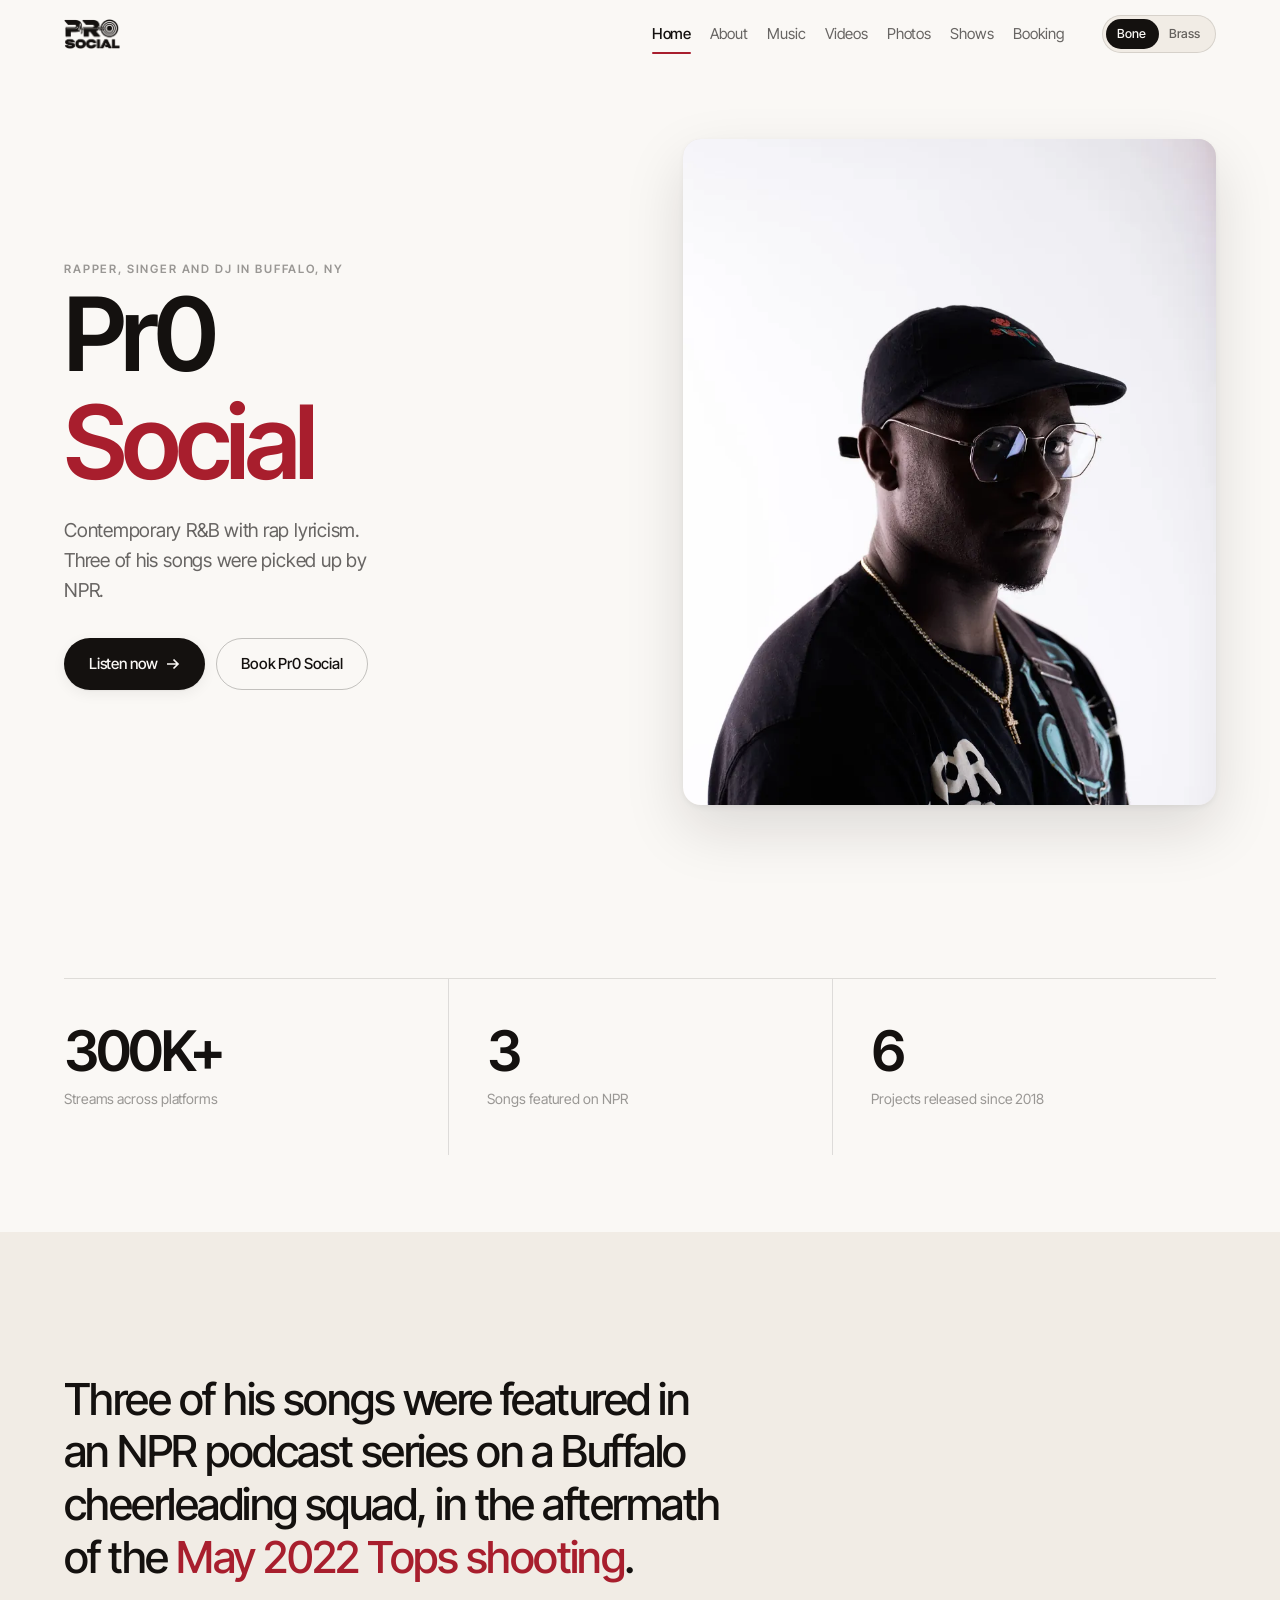
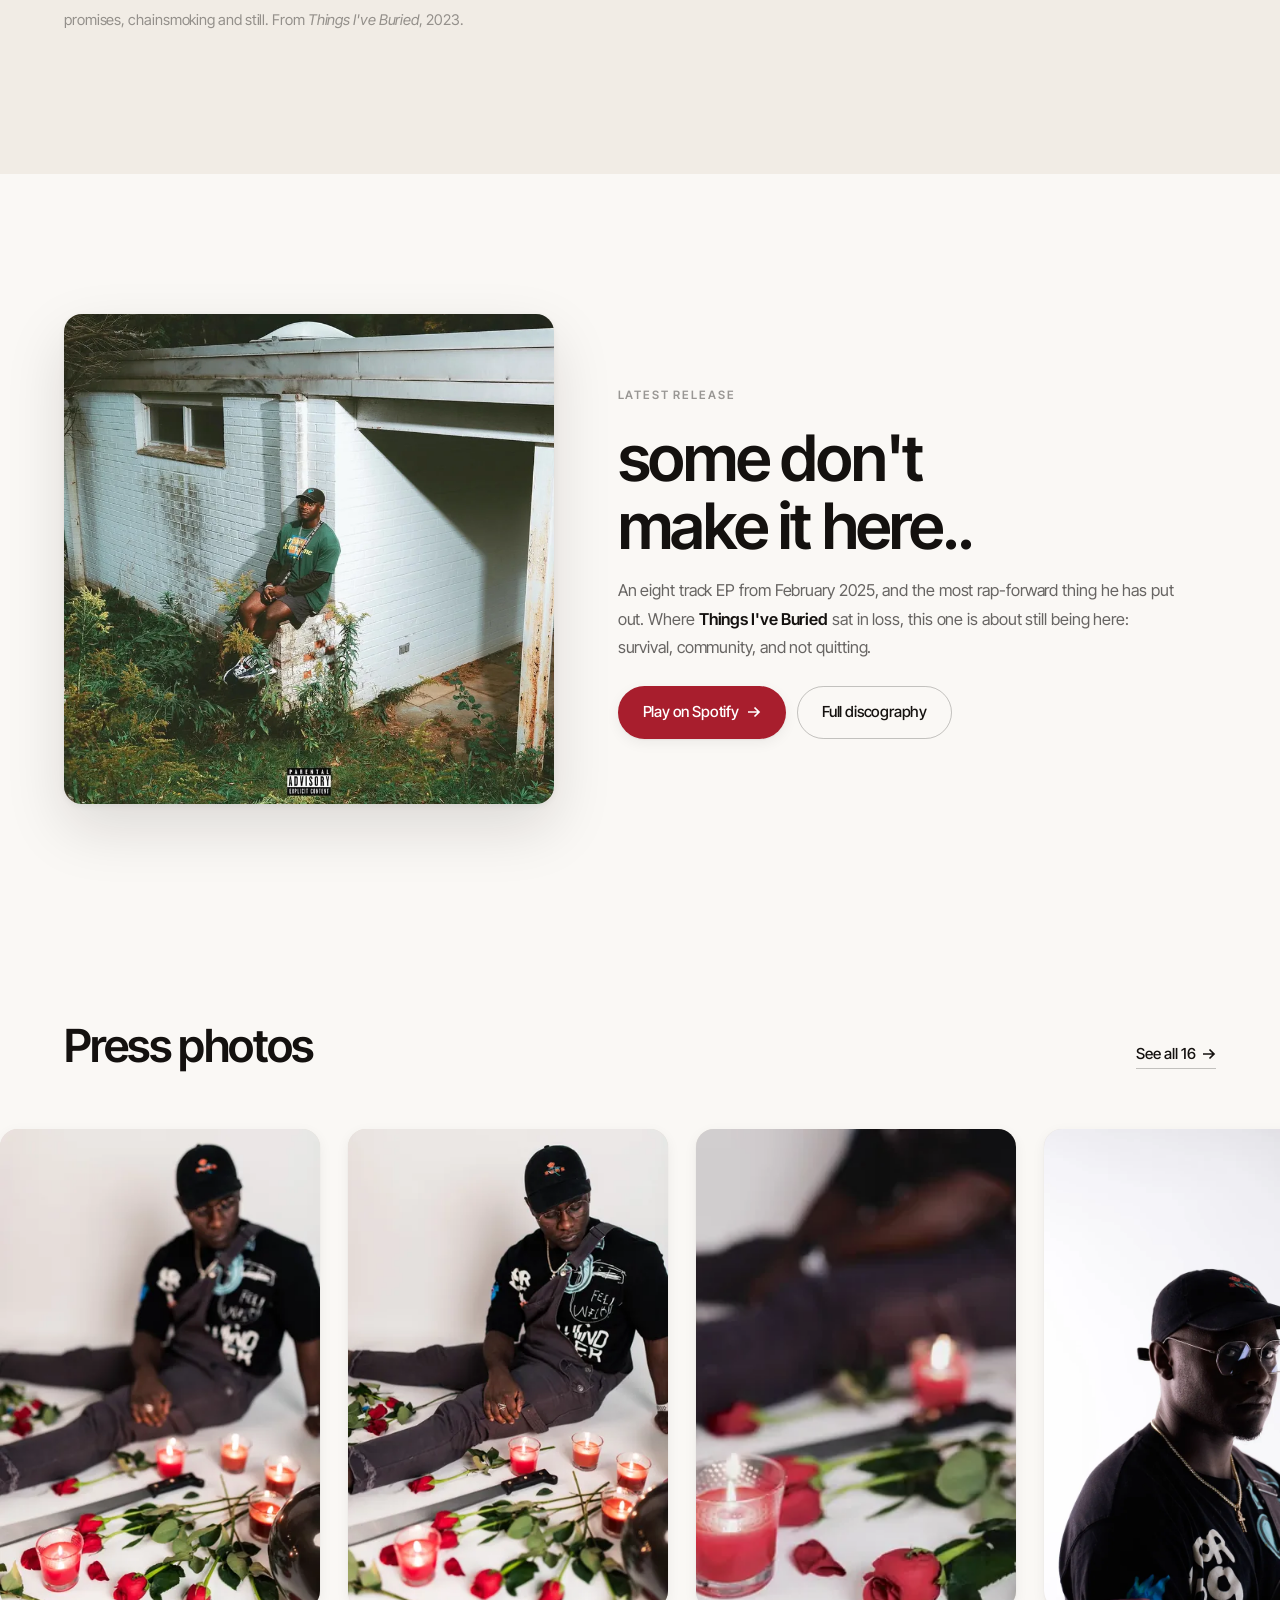
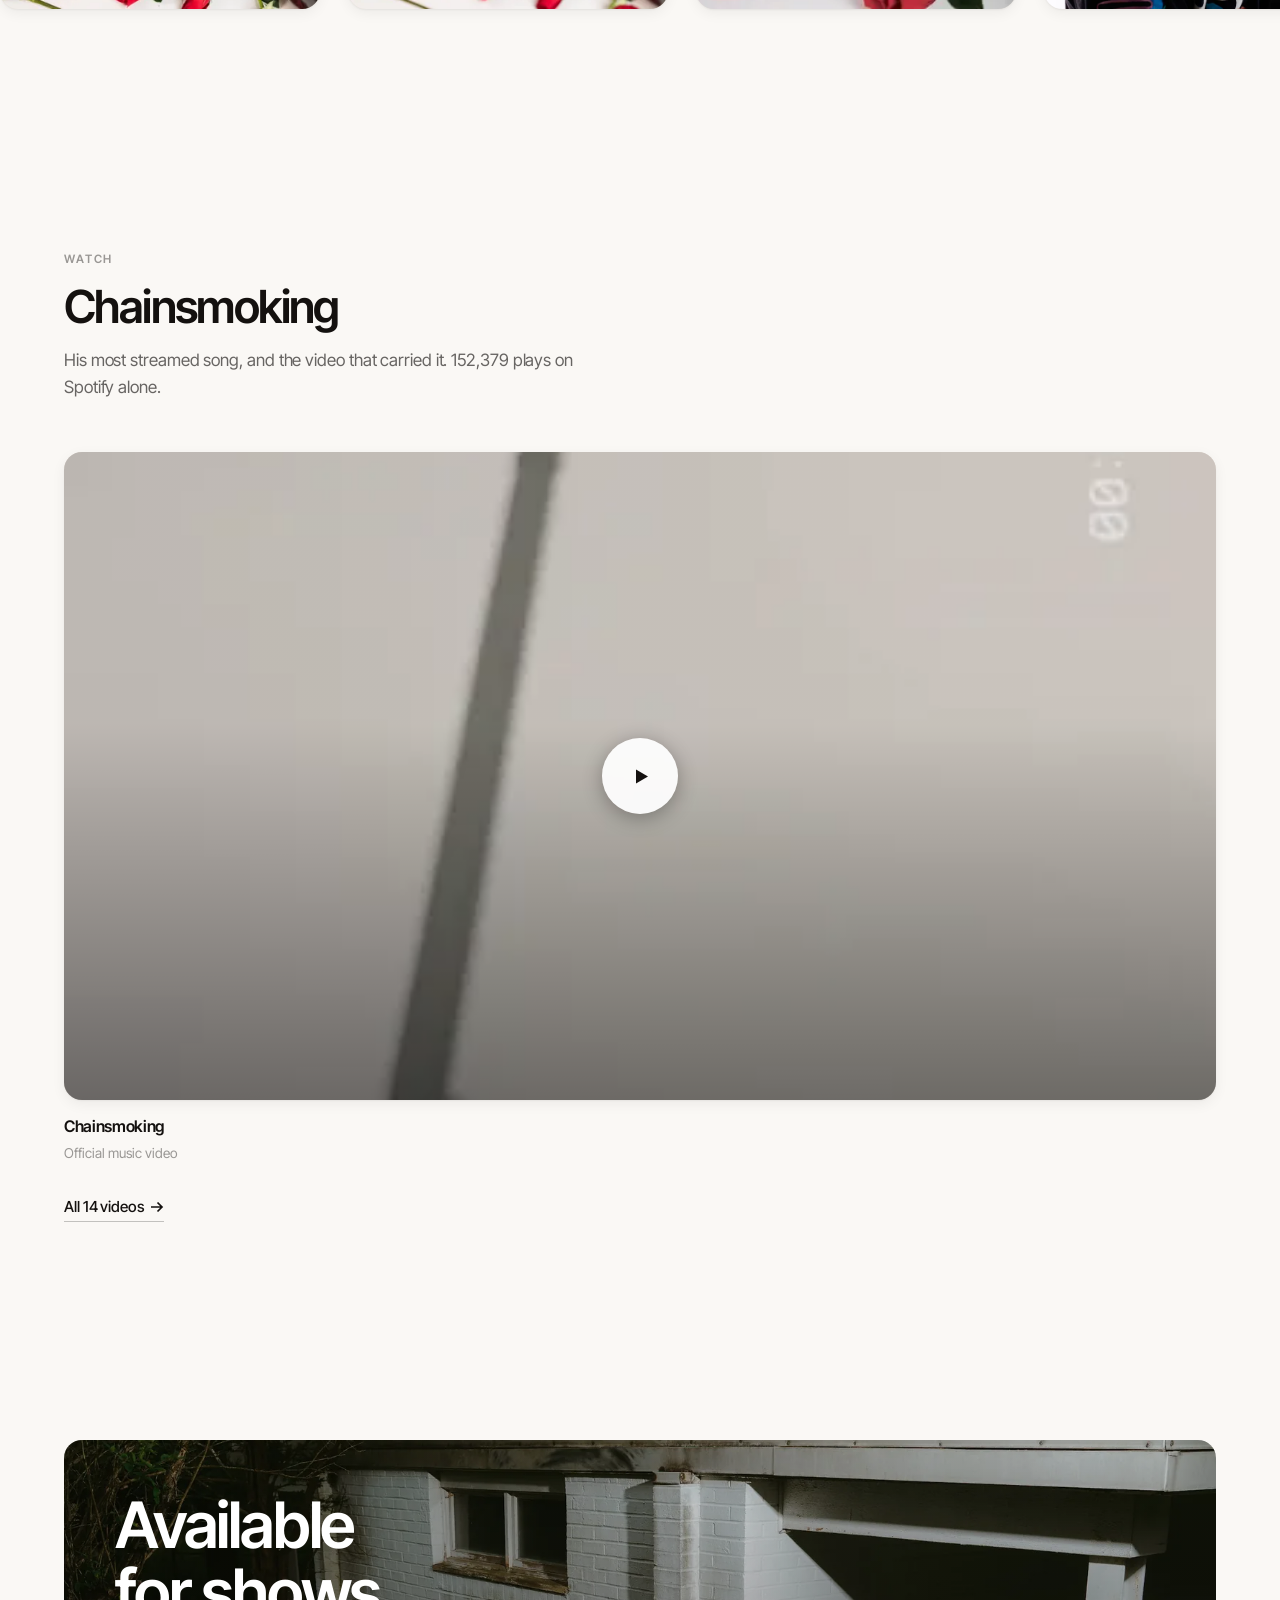
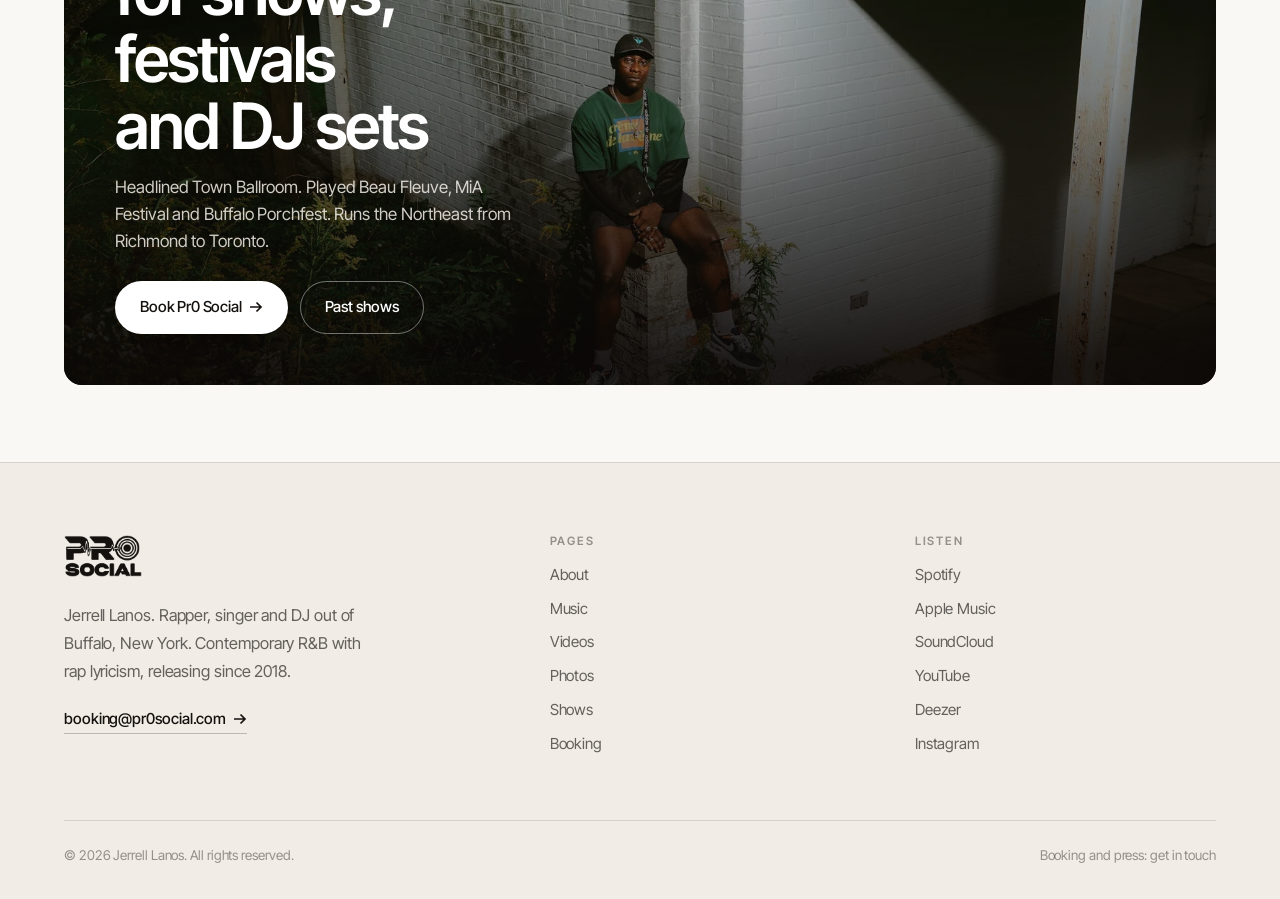
==== commit 3f3a3ac8: "Rebuild the EPK: new design system, real catalogue, two themes Redesign of all seven pages on a fres" ====
--- a/index.html
+++ b/index.html
@@ -1,249 +1,158 @@
 <!DOCTYPE html>
 <html lang="en">
 <head>
-  <meta charset="UTF-8" />
-  <meta name="viewport" content="width=device-width, initial-scale=1.0" />
-  <title>Pr0 Social | Official EPK</title>
-  <meta name="description" content="Official Electronic Press Kit for Pr0 Social — rapper, singer, and DJ from Buffalo, NY. Stream music, watch videos, and book for shows." />
-  <link rel="stylesheet" href="css/style.css" />
-  <link rel="icon" type="image/jpeg" href="https://drive.google.com/thumbnail?id=1aazWa6XKJQuO0xi4nvSaUj7w5D6fAFfH&sz=w64" />
+<meta charset="utf-8">
+<meta name="viewport" content="width=device-width, initial-scale=1">
+<title>Pr0 Social | Official Site and EPK</title>
+<meta name="description" content="Jerrell Lanos, known as Pr0 Social. Rapper, singer and DJ from Buffalo, NY. Music, videos, press photos and booking.">
+<link rel="canonical" href="https://klientohq.github.io/Jerrell_Website/index.html">
+<meta property="og:type" content="website">
+<meta property="og:site_name" content="Pr0 Social">
+<meta property="og:title" content="Pr0 Social | Official Site and EPK">
+<meta property="og:description" content="Jerrell Lanos, known as Pr0 Social. Rapper, singer and DJ from Buffalo, NY. Music, videos, press photos and booking.">
+<meta property="og:url" content="https://klientohq.github.io/Jerrell_Website/index.html">
+<meta property="og:image" content="https://klientohq.github.io/Jerrell_Website/assets/opt/photo-04-1600.jpg">
+<meta name="twitter:card" content="summary_large_image">
+<meta name="theme-color" content="#faf8f5" media="(prefers-color-scheme: light)">
+<link rel="icon" href="assets/opt/logo-400.jpg">
+<link rel="apple-touch-icon" href="assets/opt/logo-400.jpg">
+<link rel="preconnect" href="https://fonts.googleapis.com">
+<link rel="preconnect" href="https://fonts.gstatic.com" crossorigin>
+<link rel="stylesheet" href="https://fonts.googleapis.com/css2?family=Inter+Tight:wght@400;500;600;700&display=swap">
+<link rel="stylesheet" href="css/style.css">
+<script>(function(){document.documentElement.classList.add("js");try{var t=localStorage.getItem("pr0-theme");if(t==="brass")document.documentElement.setAttribute("data-theme","brass");}catch(e){}})();</script>
 </head>
 <body>
+<a class="skip" href="#main">Skip to content</a>
+<header class="header">
+  <div class="wrap header__in">
+    <a class="brand" href="index.html" aria-label="Pr0 Social, home">
+      <img class="brand__dark" src="assets/opt/logomark-dark.png" alt="Pr0 Social" width="56" height="30">
+      <img class="brand__light" src="assets/opt/logomark-light.png" alt="Pr0 Social" width="56" height="30">
+    </a>
+    <nav class="nav" aria-label="Main"><a href="index.html" aria-current="page">Home</a><a href="about.html">About</a><a href="music.html">Music</a><a href="videos.html">Videos</a><a href="gallery.html">Photos</a><a href="shows.html">Shows</a><a href="contact.html">Booking</a></nav>
+    <div class="hactions">
+      <div class="tsw" role="group" aria-label="Colour theme">
+        <span class="tsw__thumb" aria-hidden="true"></span>
+        <button type="button" data-mode="bone" aria-pressed="true">Bone</button>
+        <button type="button" data-mode="brass" aria-pressed="false">Brass</button>
+      </div>
+      <button class="navtoggle" type="button" aria-label="Menu" aria-expanded="false" aria-controls="nav"><span></span></button>
+    </div>
+  </div>
+</header>
+<main id="main">
 
-<!-- NAV -->
-<nav class="nav" aria-label="Main navigation">
-  <a href="index.html" class="nav-logo" aria-label="Pr0 Social Home">
-    <img src="https://drive.google.com/thumbnail?id=1aazWa6XKJQuO0xi4nvSaUj7w5D6fAFfH&sz=w200" alt="Pr0 Social Logo" />
-    <span>Pr0 Social</span>
-  </a>
-  <button class="nav-hamburger" aria-label="Toggle navigation" aria-expanded="false">
-    <span></span><span></span><span></span>
-  </button>
-  <ul class="nav-links" role="list">
-    <li><a href="index.html">Home</a></li>
-    <li><a href="about.html">About</a></li>
-    <li><a href="music.html">Music</a></li>
-    <li><a href="videos.html">Videos</a></li>
-    <li><a href="gallery.html">Gallery</a></li>
-    <li><a href="shows.html">Shows</a></li>
-    <li><a href="contact.html">Contact</a></li>
-  </ul>
-</nav>
+<section class="wrap hero">
+  <div class="hero__copy">
+    <span class="eyebrow enter">Rapper, singer and DJ in Buffalo, NY</span>
+    <h1 class="t-hero enter" style="--d:70ms">Pr0 <em>Social</em></h1>
+    <p class="lede enter" style="--d:140ms">Contemporary R&amp;B with rap lyricism. Three of his songs were picked up by NPR.</p>
+    <div class="btnrow enter" style="--d:210ms">
+      <a class="btn btn--primary" href="https://open.spotify.com/artist/4GrmZ6RJ3gzy5oI4p4Z63U" target="_blank" rel="noopener">Listen now<svg class="arw" width="14" height="14" viewBox="0 0 14 14" fill="none" stroke="currentColor" stroke-width="1.7" aria-hidden="true"><path d="M1 7h11M7.5 2.5L12 7l-4.5 4.5"/></svg></a>
+      <a class="btn btn--ghost" href="contact.html">Book Pr0 Social</a>
+    </div>
+  </div>
+  <div class="hero__media enter-media"><picture><source type="image/webp" srcset="assets/opt/photo-04-400.webp 400w, assets/opt/photo-04-800.webp 800w, assets/opt/photo-04-1600.webp 1600w" sizes="(max-width:880px) 92vw, 46vw"><img src="assets/opt/photo-04-1600.jpg" srcset="assets/opt/photo-04-400.jpg 400w, assets/opt/photo-04-800.jpg 800w, assets/opt/photo-04-1600.jpg 1600w" sizes="(max-width:880px) 92vw, 46vw" alt="Pr0 Social, portrait" class="" loading="eager" fetchpriority="high" decoding="async"></picture></div>
+</section>
 
-<main class="page-content">
+<section class="wrap section--tight">
+  <div class="stats reveal">
+    <div class="stat"><div class="stat__n num">300K+</div><div class="stat__l">Streams across platforms</div></div>
+    <div class="stat"><div class="stat__n num">3</div><div class="stat__l">Songs featured on NPR</div></div>
+    <div class="stat"><div class="stat__n num">6</div><div class="stat__l">Projects released since 2018</div></div>
+  </div>
+</section>
 
-  <!-- HERO -->
-  <section class="hero" aria-label="Hero slideshow">
-    <div class="hero-slides">
-      <div class="hero-slide active">
-        <img src="https://drive.google.com/thumbnail?id=1YzrhCjXdqZLj6HQZQ0KhZH_Fg0xvoc9Z&sz=w1600" alt="Pr0 Social" loading="eager" />
-      </div>
-      <div class="hero-slide">
-        <img src="https://drive.google.com/thumbnail?id=1fAuC7qA5nQh0xxY5b9zVZ-tq0z-EpMTZ&sz=w1600" alt="Pr0 Social" loading="lazy" />
-      </div>
-      <div class="hero-slide">
-        <img src="https://drive.google.com/thumbnail?id=1-HR7RSf7XPK8inEgmgO-0Fc5w5GNb6ow&sz=w1600" alt="Pr0 Social" loading="lazy" />
-      </div>
-      <div class="hero-slide">
-        <img src="https://drive.google.com/thumbnail?id=1q0lPUhFSxrMnF21HGKm40gl9OQoQvvSm&sz=w1600" alt="Pr0 Social" loading="lazy" />
-      </div>
-      <div class="hero-slide">
-        <img src="https://drive.google.com/thumbnail?id=11BunPGDG61LehZ8itpM7N8Xrum7DmRIo&sz=w1600" alt="Pr0 Social" loading="lazy" />
+<section class="section section--alt">
+  <div class="wrap pull reveal">
+    <p class="pull__q">Three of his songs were featured in an NPR podcast series on a Buffalo cheerleading squad, in the aftermath of the <b>May 2022 Tops shooting</b>.</p>
+    <p class="pull__a">promises, chainsmoking and still. From <em>Things I've Buried</em>, 2023.</p>
+  </div>
+</section>
+
+<section class="section">
+  <div class="wrap">
+    <div class="feature">
+      <div class="feature__media reveal"><picture><source type="image/webp" srcset="assets/opt/cover-some-dont-make-it-here-400.webp 400w, assets/opt/cover-some-dont-make-it-here-800.webp 800w" sizes="(max-width:840px) 92vw, 40vw"><img src="assets/opt/cover-some-dont-make-it-here-800.jpg" srcset="assets/opt/cover-some-dont-make-it-here-400.jpg 400w, assets/opt/cover-some-dont-make-it-here-800.jpg 800w" sizes="(max-width:840px) 92vw, 40vw" alt="some don&#x27;t make it here.. cover art" class="" loading="lazy" decoding="async"></picture></div>
+      <div class="feature__body reveal" style="--d:90ms">
+        <span class="eyebrow">Latest release</span>
+        <h2 class="t-display">some don't make it here..</h2>
+        <p class="copy">An eight track EP from February 2025, and the most rap-forward thing he has put out. Where <strong>Things I've Buried</strong> sat in loss, this one is about still being here: survival, community, and not quitting.</p>
+        <div class="btnrow" style="margin-top:1.6rem">
+          <a class="btn btn--accent" href="https://open.spotify.com/artist/4GrmZ6RJ3gzy5oI4p4Z63U" target="_blank" rel="noopener">Play on Spotify<svg class="arw" width="14" height="14" viewBox="0 0 14 14" fill="none" stroke="currentColor" stroke-width="1.7" aria-hidden="true"><path d="M1 7h11M7.5 2.5L12 7l-4.5 4.5"/></svg></a>
+          <a class="btn btn--ghost" href="music.html">Full discography</a>
+        </div>
       </div>
     </div>
-    <div class="hero-overlay" aria-hidden="true"></div>
-    <div class="hero-content">
-      <div class="hero-label">Official EPK</div>
-      <h1 class="hero-name">Pr0 Social</h1>
-      <p class="hero-tagline">Rapper · Singer · DJ — Buffalo, NY</p>
-      <div class="hero-ctas">
-        <a href="music.html" class="btn btn-primary">Stream Music</a>
-        <a href="about.html" class="btn btn-outline">Learn More</a>
+  </div>
+</section>
+
+<section class="section--tight">
+  <div class="wrap shead shead--row">
+    <h2 class="t-section">Press photos</h2>
+    <a class="tlink" href="gallery.html">See all 16<svg class="arw" width="14" height="14" viewBox="0 0 14 14" fill="none" stroke="currentColor" stroke-width="1.7" aria-hidden="true"><path d="M1 7h11M7.5 2.5L12 7l-4.5 4.5"/></svg></a>
+  </div>
+  <div class="rail reveal">
+    <a class="rail__img" href="gallery.html"><picture><source type="image/webp" srcset="assets/opt/photo-01-400.webp 400w, assets/opt/photo-01-800.webp 800w" sizes="clamp(220px,25vw,320px)"><img src="assets/opt/photo-01-800.jpg" srcset="assets/opt/photo-01-400.jpg 400w, assets/opt/photo-01-800.jpg 800w" sizes="clamp(220px,25vw,320px)" alt="Pr0 Social press photo" class="" loading="lazy" decoding="async"></picture></a><a class="rail__img" href="gallery.html"><picture><source type="image/webp" srcset="assets/opt/photo-02-400.webp 400w, assets/opt/photo-02-800.webp 800w" sizes="clamp(220px,25vw,320px)"><img src="assets/opt/photo-02-800.jpg" srcset="assets/opt/photo-02-400.jpg 400w, assets/opt/photo-02-800.jpg 800w" sizes="clamp(220px,25vw,320px)" alt="Pr0 Social press photo" class="" loading="lazy" decoding="async"></picture></a><a class="rail__img" href="gallery.html"><picture><source type="image/webp" srcset="assets/opt/photo-03-400.webp 400w, assets/opt/photo-03-800.webp 800w" sizes="clamp(220px,25vw,320px)"><img src="assets/opt/photo-03-800.jpg" srcset="assets/opt/photo-03-400.jpg 400w, assets/opt/photo-03-800.jpg 800w" sizes="clamp(220px,25vw,320px)" alt="Pr0 Social press photo" class="" loading="lazy" decoding="async"></picture></a><a class="rail__img" href="gallery.html"><picture><source type="image/webp" srcset="assets/opt/photo-04-400.webp 400w, assets/opt/photo-04-800.webp 800w" sizes="clamp(220px,25vw,320px)"><img src="assets/opt/photo-04-800.jpg" srcset="assets/opt/photo-04-400.jpg 400w, assets/opt/photo-04-800.jpg 800w" sizes="clamp(220px,25vw,320px)" alt="Pr0 Social press photo" class="" loading="lazy" decoding="async"></picture></a><a class="rail__img" href="gallery.html"><picture><source type="image/webp" srcset="assets/opt/photo-06-400.webp 400w, assets/opt/photo-06-800.webp 800w" sizes="clamp(220px,25vw,320px)"><img src="assets/opt/photo-06-800.jpg" srcset="assets/opt/photo-06-400.jpg 400w, assets/opt/photo-06-800.jpg 800w" sizes="clamp(220px,25vw,320px)" alt="Pr0 Social press photo" class="" loading="lazy" decoding="async"></picture></a><a class="rail__img" href="gallery.html"><picture><source type="image/webp" srcset="assets/opt/photo-07-400.webp 400w, assets/opt/photo-07-800.webp 800w" sizes="clamp(220px,25vw,320px)"><img src="assets/opt/photo-07-800.jpg" srcset="assets/opt/photo-07-400.jpg 400w, assets/opt/photo-07-800.jpg 800w" sizes="clamp(220px,25vw,320px)" alt="Pr0 Social press photo" class="" loading="lazy" decoding="async"></picture></a><a class="rail__img" href="gallery.html"><picture><source type="image/webp" srcset="assets/opt/photo-10-400.webp 400w, assets/opt/photo-10-800.webp 800w" sizes="clamp(220px,25vw,320px)"><img src="assets/opt/photo-10-800.jpg" srcset="assets/opt/photo-10-400.jpg 400w, assets/opt/photo-10-800.jpg 800w" sizes="clamp(220px,25vw,320px)" alt="Pr0 Social press photo" class="" loading="lazy" decoding="async"></picture></a><a class="rail__img" href="gallery.html"><picture><source type="image/webp" srcset="assets/opt/photo-11-400.webp 400w, assets/opt/photo-11-800.webp 800w" sizes="clamp(220px,25vw,320px)"><img src="assets/opt/photo-11-800.jpg" srcset="assets/opt/photo-11-400.jpg 400w, assets/opt/photo-11-800.jpg 800w" sizes="clamp(220px,25vw,320px)" alt="Pr0 Social press photo" class="" loading="lazy" decoding="async"></picture></a>
+  </div>
+</section>
+
+<section class="section">
+  <div class="wrap">
+    <div class="shead reveal">
+      <span class="eyebrow">Watch</span>
+      <h2 class="t-section">Chainsmoking</h2>
+      <p>His most streamed song, and the video that carried it. 152,379 plays on Spotify alone.</p>
+    </div>
+    <div class="reveal"><button class="vtile vtile--lg" data-video="178Xw72Gr-rwJsSipZ9PjJrEDI1V-LI9h" data-title="Chainsmoking" type="button"><span class="vtile__frame"><picture><source type="image/webp" srcset="assets/opt/vp-178Xw72Gr-rwJsSipZ9PjJrEDI1V-LI9h-400.webp 400w, assets/opt/vp-178Xw72Gr-rwJsSipZ9PjJrEDI1V-LI9h-800.webp 800w" sizes="(max-width:620px) 92vw, (max-width:1000px) 46vw, 30vw"><img src="assets/opt/vp-178Xw72Gr-rwJsSipZ9PjJrEDI1V-LI9h-800.jpg" srcset="assets/opt/vp-178Xw72Gr-rwJsSipZ9PjJrEDI1V-LI9h-400.jpg 400w, assets/opt/vp-178Xw72Gr-rwJsSipZ9PjJrEDI1V-LI9h-800.jpg 800w" sizes="(max-width:620px) 92vw, (max-width:1000px) 46vw, 30vw" alt="Chainsmoking video still" class="" loading="lazy" decoding="async"></picture><span class="vtile__play"><i><svg width="19" height="19" viewBox="0 0 19 19" aria-hidden="true"><path d="M4 2.5v14l12-7z"/></svg></i></span></span><span class="vtile__t">Chainsmoking</span><span class="vtile__s">Official music video</span></button></div>
+    <p class="mt-m"><a class="tlink" href="videos.html">All 14 videos<svg class="arw" width="14" height="14" viewBox="0 0 14 14" fill="none" stroke="currentColor" stroke-width="1.7" aria-hidden="true"><path d="M1 7h11M7.5 2.5L12 7l-4.5 4.5"/></svg></a></p>
+  </div>
+</section>
+
+<section class="section section--tight">
+  <div class="wrap">
+    <div class="banner reveal">
+      <div class="banner__bg"><picture><source type="image/webp" srcset="assets/opt/photo-19-800.webp 800w, assets/opt/photo-19-1600.webp 1600w" sizes="100vw"><img src="assets/opt/photo-19-1600.jpg" srcset="assets/opt/photo-19-800.jpg 800w, assets/opt/photo-19-1600.jpg 1600w" sizes="100vw" alt="Pr0 Social" class="" loading="lazy" decoding="async"></picture></div>
+      <div class="banner__in">
+        <h2 class="t-display">Available for shows, festivals and DJ sets</h2>
+        <p>Headlined Town Ballroom. Played Beau Fleuve, MiA Festival and Buffalo Porchfest. Runs the Northeast from Richmond to Toronto.</p>
+        <div class="btnrow"><a class="btn btn--primary" href="contact.html">Book Pr0 Social<svg class="arw" width="14" height="14" viewBox="0 0 14 14" fill="none" stroke="currentColor" stroke-width="1.7" aria-hidden="true"><path d="M1 7h11M7.5 2.5L12 7l-4.5 4.5"/></svg></a><a class="btn btn--ghost" href="shows.html">Past shows</a></div>
       </div>
     </div>
-    <div class="hero-dots" role="tablist" aria-label="Slide controls">
-      <button class="hero-dot active" role="tab" aria-label="Slide 1"></button>
-      <button class="hero-dot" role="tab" aria-label="Slide 2"></button>
-      <button class="hero-dot" role="tab" aria-label="Slide 3"></button>
-      <button class="hero-dot" role="tab" aria-label="Slide 4"></button>
-      <button class="hero-dot" role="tab" aria-label="Slide 5"></button>
-    </div>
-  </section>
+  </div>
+</section>
 
-  <!-- INTRO -->
-  <section class="section home-intro">
-    <div class="section-inner home-intro-grid">
-      <div class="home-intro-image fade-in">
-        <img src="https://drive.google.com/thumbnail?id=14PFYOBZBYQqjr8d26InfqjTfKJ4wm0J1&sz=w800" alt="Pr0 Social artist photo" />
+</main>
+<footer class="footer">
+  <div class="wrap">
+    <div class="footer__top">
+      <div>
+        <a class="brand brand--lg" href="index.html" aria-label="Pr0 Social, home">
+          <img class="brand__dark" src="assets/opt/logomark-dark.png" alt="Pr0 Social" width="78" height="42">
+          <img class="brand__light" src="assets/opt/logomark-light.png" alt="Pr0 Social" width="78" height="42">
+        </a>
+        <p class="copy" style="margin-top:1rem;max-width:34ch">Jerrell Lanos. Rapper, singer and DJ out of Buffalo, New York. Contemporary R&amp;B with rap lyricism, releasing since 2018.</p>
+        <p style="margin-top:1.25rem"><a class="tlink" href="mailto:booking@pr0social.com">booking@pr0social.com<svg class="arw" width="14" height="14" viewBox="0 0 14 14" fill="none" stroke="currentColor" stroke-width="1.7" aria-hidden="true"><path d="M1 7h11M7.5 2.5L12 7l-4.5 4.5"/></svg></a></p>
       </div>
-      <div class="home-intro-text fade-in">
-        <p class="section-label">About the Artist</p>
-        <h2 class="section-title">Where R&B Meets <em>Raw Truth</em></h2>
-        <div class="divider"></div>
-        <p class="section-body">
-          Pr0 Social is a rapper, singer, and DJ from Buffalo, NY whose music blends contemporary R&B with witty rap lyrics. Inspired by D'Angelo, Miguel, Frank Ocean, and Kendrick Lamar, Jerrell Lanos crafts introspective, genre-defying music that speaks to race, family, love, and mental health.
-        </p>
-        <p class="section-body mt-3">
-          With over 300,000+ streams across platforms, NPR recognition, and sold-out Buffalo shows, Pr0 Social continues to grow as one of the city's most compelling voices.
-        </p>
-        <div class="stats">
-          <div>
-            <div class="stat-number">300K+</div>
-            <div class="stat-label">Total Streams</div>
-          </div>
-          <div>
-            <div class="stat-number">150K+</div>
-            <div class="stat-label">On Chainsmoking</div>
-          </div>
-          <div>
-            <div class="stat-number">5</div>
-            <div class="stat-label">Projects Released</div>
-          </div>
-        </div>
-        <a href="about.html" class="btn btn-primary mt-4">Full Bio</a>
+      <div>
+        <h3>Pages</h3>
+        <nav class="footer__links" aria-label="Footer"><a href="about.html">About</a><a href="music.html">Music</a><a href="videos.html">Videos</a><a href="gallery.html">Photos</a><a href="shows.html">Shows</a><a href="contact.html">Booking</a></nav>
+      </div>
+      <div>
+        <h3>Listen</h3>
+        <div class="footer__links"><a href="https://open.spotify.com/artist/4GrmZ6RJ3gzy5oI4p4Z63U" target="_blank" rel="noopener">Spotify</a><a href="https://music.apple.com/us/artist/pr0-social/1381566556" target="_blank" rel="noopener">Apple Music</a><a href="https://soundcloud.com/pr0social" target="_blank" rel="noopener">SoundCloud</a><a href="https://www.youtube.com/channel/UC-7JeAdJZiXaNKRxtAwQQIw" target="_blank" rel="noopener">YouTube</a><a href="https://www.deezer.com/en/artist/56472262" target="_blank" rel="noopener">Deezer</a><a href="https://www.instagram.com/prettypr0social/" target="_blank" rel="noopener">Instagram</a></div>
       </div>
     </div>
-  </section>
-
-  <!-- FEATURED VIDEO -->
-  <section class="section" style="background: var(--bg-deep);">
-    <div class="section-inner">
-      <p class="section-label fade-in">Latest Visual</p>
-      <h2 class="section-title fade-in">Watch: <em>Chainsmoking</em></h2>
-      <div class="divider fade-in"></div>
-      <div class="latest-video-embed fade-in" style="max-width: 900px;">
-        <iframe
-          src="https://drive.google.com/file/d/178Xw72Gr-rwJsSipZ9PjJrEDI1V-LI9h/preview"
-          title="Pr0 Social — Chainsmoking"
-          allow="autoplay"
-          allowfullscreen
-        ></iframe>
-      </div>
-      <div class="mt-4 fade-in">
-        <a href="videos.html" class="btn btn-outline">All Videos</a>
-      </div>
-    </div>
-  </section>
-
-  <!-- STREAMING PREVIEW -->
-  <section class="section" style="background: var(--bg-dark); border-top: 1px solid var(--border);">
-    <div class="section-inner text-center">
-      <p class="section-label fade-in">Now Streaming</p>
-      <h2 class="section-title fade-in">Listen on Your <em>Platform</em></h2>
-      <div class="divider fade-in" style="margin: 1.25rem auto 2rem;"></div>
-      <div class="streaming-cards fade-in" style="justify-content: center;">
-        <a href="music.html" class="streaming-card" aria-label="Spotify">
-          <svg viewBox="0 0 24 24" fill="none" stroke="currentColor" stroke-width="1.5" aria-hidden="true" style="color:#1DB954">
-            <circle cx="12" cy="12" r="10"/><path d="M8 13.5c2.5-1 5.5-.5 7.5 1M7 11c3-1.5 7-1 9.5 1M9 8.5c2-.5 4.5-.5 6.5 0.5"/>
-          </svg>
-          <span>Spotify</span>
-        </a>
-        <a href="music.html" class="streaming-card" aria-label="Apple Music">
-          <svg viewBox="0 0 24 24" fill="none" stroke="currentColor" stroke-width="1.5" aria-hidden="true" style="color:#FC3C44">
-            <path d="M9 18V5l12-2v13"/><circle cx="6" cy="18" r="3"/><circle cx="18" cy="16" r="3"/>
-          </svg>
-          <span>Apple Music</span>
-        </a>
-        <a href="music.html" class="streaming-card" aria-label="SoundCloud">
-          <svg viewBox="0 0 24 24" fill="none" stroke="currentColor" stroke-width="1.5" aria-hidden="true" style="color:#FF5500">
-            <path d="M3 12.5C3 10.6 4.6 9 6.5 9c.2 0 .4 0 .6.1C7.5 7.3 9.1 6 11 6c2.2 0 4 1.8 4 4h1c1.7 0 3 1.3 3 3s-1.3 3-3 3H5.5C4.1 16 3 14.9 3 13.5Z"/>
-          </svg>
-          <span>SoundCloud</span>
-        </a>
-      </div>
-    </div>
-  </section>
-
-  <!-- GALLERY PREVIEW -->
-  <section class="section" style="background: var(--bg-deep); border-top: 1px solid var(--border);">
-    <div class="section-inner">
-      <div style="display:flex; justify-content:space-between; align-items:flex-end; margin-bottom: 2rem; flex-wrap:wrap; gap:1rem;">
-        <div>
-          <p class="section-label fade-in">Gallery</p>
-          <h2 class="section-title fade-in" style="margin-bottom:0;">Behind the Lens</h2>
-        </div>
-        <a href="gallery.html" class="btn btn-outline fade-in">View All Photos</a>
-      </div>
-      <div class="gallery-grid">
-        <div class="gallery-item fade-in">
-          <img src="https://drive.google.com/thumbnail?id=1wBBpcuaXZPUqCt0CQzsCdAUvo2dqoa_A&sz=w600" alt="Pr0 Social" loading="lazy" />
-          <div class="gallery-item-overlay" aria-hidden="true">
-            <svg viewBox="0 0 24 24" fill="none" stroke="currentColor" stroke-width="1.5"><path d="M15 3h6m0 0v6m0-6L10 14M9 3H3v6m0 12h6m9 0h-6m6 0v-6"/></svg>
-          </div>
-        </div>
-        <div class="gallery-item fade-in">
-          <img src="https://drive.google.com/thumbnail?id=1liGRgQfU25gdUPtmYTxkwEUBmGyL7mzT&sz=w600" alt="Pr0 Social" loading="lazy" />
-          <div class="gallery-item-overlay" aria-hidden="true">
-            <svg viewBox="0 0 24 24" fill="none" stroke="currentColor" stroke-width="1.5"><path d="M15 3h6m0 0v6m0-6L10 14M9 3H3v6m0 12h6m9 0h-6m6 0v-6"/></svg>
-          </div>
-        </div>
-        <div class="gallery-item fade-in">
-          <img src="https://drive.google.com/thumbnail?id=1cwFrcm3o37HiLefojSbOkwElQ0Kx_n-i&sz=w600" alt="Pr0 Social" loading="lazy" />
-          <div class="gallery-item-overlay" aria-hidden="true">
-            <svg viewBox="0 0 24 24" fill="none" stroke="currentColor" stroke-width="1.5"><path d="M15 3h6m0 0v6m0-6L10 14M9 3H3v6m0 12h6m9 0h-6m6 0v-6"/></svg>
-          </div>
-        </div>
-        <div class="gallery-item fade-in" style="display:none;"><!-- 4th slot for larger screens --></div>
-      </div>
-    </div>
-  </section>
-
-  <!-- NPR PRESS QUOTE -->
-  <section class="section" style="background: var(--bg-dark); border-top: 1px solid var(--border);">
-    <div class="section-inner" style="max-width: 800px; text-align: center;">
-      <p class="section-label fade-in">As Heard On</p>
-      <div class="press-quote fade-in" style="text-align: left;">
-        <blockquote>
-          "Three of his songs—'promises,' 'chainsmoking,' and 'still'—were featured in an NPR podcast series examining a cheerleading squad's experiences following the tragic May 2022 Buffalo shooting."
-        </blockquote>
-        <cite>— NPR</cite>
-      </div>
-      <a href="about.html" class="btn btn-outline mt-4 fade-in">Full Story</a>
-    </div>
-  </section>
-
-</main>
-
-<!-- FOOTER -->
-<footer class="footer">
-  <div class="footer-inner">
-    <div class="footer-brand">
-      <img src="https://drive.google.com/thumbnail?id=1aazWa6XKJQuO0xi4nvSaUj7w5D6fAFfH&sz=w200" alt="Pr0 Social Logo" />
-      <p>Rapper · Singer · DJ from Buffalo, NY. Blending R&B with sharp lyricism since 2018.</p>
-    </div>
-    <div class="footer-links">
-      <h4>Pages</h4>
-      <ul>
-        <li><a href="about.html">About</a></li>
-        <li><a href="music.html">Music</a></li>
-        <li><a href="videos.html">Videos</a></li>
-        <li><a href="gallery.html">Gallery</a></li>
-        <li><a href="shows.html">Shows</a></li>
-        <li><a href="contact.html">Contact</a></li>
-      </ul>
-    </div>
-    <div class="footer-social">
-      <h4>Connect</h4>
-      <a href="music.html" class="social-link">
-        <svg viewBox="0 0 24 24" fill="none" stroke="currentColor" stroke-width="1.5" aria-hidden="true"><circle cx="12" cy="12" r="10"/><path d="M8 13.5c2.5-1 5.5-.5 7.5 1M7 11c3-1.5 7-1 9.5 1M9 8.5c2-.5 4.5-.5 6.5 0.5"/></svg>
-        Spotify
-      </a>
-      <a href="music.html" class="social-link">
-        <svg viewBox="0 0 24 24" fill="none" stroke="currentColor" stroke-width="1.5" aria-hidden="true"><path d="M9 18V5l12-2v13"/><circle cx="6" cy="18" r="3"/><circle cx="18" cy="16" r="3"/></svg>
-        Apple Music
-      </a>
-      <a href="music.html" class="social-link">
-        <svg viewBox="0 0 24 24" fill="none" stroke="currentColor" stroke-width="1.5" aria-hidden="true"><path d="M3 12.5C3 10.6 4.6 9 6.5 9c.2 0 .4 0 .6.1C7.5 7.3 9.1 6 11 6c2.2 0 4 1.8 4 4h1c1.7 0 3 1.3 3 3s-1.3 3-3 3H5.5C4.1 16 3 14.9 3 13.5Z"/></svg>
-        SoundCloud
-      </a>
+    <div class="footer__bot">
+      <span>&copy; 2026 Jerrell Lanos. All rights reserved.</span>
+      <span>Booking and press: <a href="contact.html">get in touch</a></span>
     </div>
   </div>
-  <div class="footer-bottom">
-    <span>&copy; 2025 Pr0 Social. All rights reserved.</span>
-    <span>For bookings: <a href="contact.html" style="color: var(--gold);">contact page</a></span>
-  </div>
 </footer>
-
+<div class="modal" id="modal" aria-hidden="true" role="dialog" aria-modal="true">
+  <div class="modal__box"></div>
+</div>
 <script src="js/main.js"></script>
 </body>
 </html>
--- a/css/style.css
+++ b/css/style.css
@@ -1,864 +1,558 @@
-/* === FONTS === */
-@import url('https://fonts.googleapis.com/css2?family=Playfair+Display:ital,wght@0,400;0,600;0,700;1,400&family=DM+Sans:wght@300;400;500;600&display=swap');
-
-/* === TOKENS === */
+/* ==========================================================================
+   Pr0 Social EPK
+   One type family (Inter Tight). Two locked themes. Shape scale: pill buttons,
+   18px cards, 12px inputs. No build step, native CSS only.
+   ========================================================================== */
+
+/* 1. TOKENS -------------------------------------------------------------- */
+/* "bone" is drawn from the artist's own photography and cover art: bone-white
+   ground, near-black ink, crimson pulled from the roses. "brass" is the
+   original identity: near-black ground, gold accent. */
+
 :root {
-  --bg-deep:     #090604;
-  --bg-dark:     #120B07;
-  --bg-card:     #1E1208;
-  --brown-1:     #3A1E0C;
-  --brown-2:     #6B3B1E;
-  --brown-3:     #9A6040;
-  --gold:        #C4924A;
-  --gold-light:  #D9AE6E;
-  --beige-muted: #A87D5A;
-  --beige-light: #D4B896;
-  --beige-bright:#EDD9C0;
-  --cream:       #F7F0E6;
-  --text-primary:#EDD9C0;
-  --text-secondary:#9B7557;
-  --border:      rgba(196, 146, 74, 0.18);
-  --border-hover:rgba(196, 146, 74, 0.45);
-  --radius:      8px;
-  --radius-lg:   16px;
-  --nav-height:  72px;
-  --transition:  0.3s ease;
-}
-
-/* === RESET === */
-*, *::before, *::after { box-sizing: border-box; margin: 0; padding: 0; }
-html { scroll-behavior: smooth; }
+  --ground:      #faf8f5;
+  --ground-2:    #f1ece5;
+  --ground-3:    #e7e0d6;
+  --ink:         #14110f;
+  --ink-2:       rgba(20, 17, 15, .64);
+  --ink-3:       rgba(20, 17, 15, .42);
+  --line:        rgba(20, 17, 15, .12);
+  --line-2:      rgba(20, 17, 15, .24);
+  --accent:      #a81e2d;
+  --accent-soft: rgba(168, 30, 45, .10);
+  --accent-ink:  #ffffff;
+  --shadow-sm:   0 1px 2px rgba(20,17,15,.05), 0 4px 14px rgba(20,17,15,.06);
+  --shadow-lg:   0 2px 6px rgba(20,17,15,.06), 0 24px 60px rgba(20,17,15,.13);
+  --glass:       rgba(250, 248, 245, .72);
+
+  --r-card: 18px;
+  --r-input: 12px;
+  --r-pill: 999px;
+
+  --gap:     clamp(1rem, 2.4vw, 1.75rem);
+  --pad-x:   clamp(1.25rem, 5vw, 4.5rem);
+  --section: clamp(5rem, 11vw, 9.5rem);
+  --maxw:    1320px;
+  --ease:    cubic-bezier(.16, 1, .3, 1);
+
+  color-scheme: light;
+}
+
+[data-theme="brass"] {
+  --ground:      #0b0908;
+  --ground-2:    #15100c;
+  --ground-3:    #1e1712;
+  --ink:         #f0e6d8;
+  --ink-2:       rgba(240, 230, 216, .64);
+  --ink-3:       rgba(240, 230, 216, .42);
+  --line:        rgba(240, 230, 216, .14);
+  --line-2:      rgba(240, 230, 216, .28);
+  --accent:      #c4924a;
+  --accent-soft: rgba(196, 146, 74, .16);
+  --accent-ink:  #14110f;
+  --shadow-sm:   0 1px 2px rgba(0,0,0,.4), 0 4px 14px rgba(0,0,0,.35);
+  --shadow-lg:   0 2px 6px rgba(0,0,0,.45), 0 24px 60px rgba(0,0,0,.55);
+  --glass:       rgba(11, 9, 8, .74);
+
+  color-scheme: dark;
+}
+
+/* 2. RESET + BASE -------------------------------------------------------- */
+
+*, *::before, *::after { box-sizing: border-box; }
+html { -webkit-text-size-adjust: 100%; scroll-behavior: smooth; }
+
 body {
-  font-family: 'DM Sans', sans-serif;
-  background: var(--bg-deep);
-  color: var(--text-primary);
+  margin: 0;
+  background: var(--ground);
+  color: var(--ink);
+  font-family: "Inter Tight", -apple-system, BlinkMacSystemFont, "Segoe UI", system-ui, sans-serif;
+  font-size: 17px;
   line-height: 1.6;
-  font-size: 16px;
+  letter-spacing: -.005em;
+  -webkit-font-smoothing: antialiased;
+  -moz-osx-font-smoothing: grayscale;
   overflow-x: hidden;
-}
-img { display: block; max-width: 100%; }
+  transition: background-color .45s var(--ease), color .45s var(--ease);
+}
+body.is-locked { overflow: hidden; }
+
+img, video, svg, iframe { max-width: 100%; display: block; }
+/* <picture> is inline by default, which collapses height:100% on the inner
+   <img>. display:contents hands layout straight to the styled parent. */
+picture { display: contents; }
 a { color: inherit; text-decoration: none; }
-button { cursor: pointer; border: none; background: none; font-family: inherit; }
-
-/* === SCROLLBAR === */
-::-webkit-scrollbar { width: 6px; }
-::-webkit-scrollbar-track { background: var(--bg-dark); }
-::-webkit-scrollbar-thumb { background: var(--brown-2); border-radius: 3px; }
-
-/* === NAVIGATION === */
-.nav {
-  position: fixed;
-  top: 0; left: 0; right: 0;
-  z-index: 1000;
-  height: var(--nav-height);
-  display: flex;
-  align-items: center;
-  justify-content: space-between;
-  padding: 0 5%;
-  background: rgba(9, 6, 4, 0.85);
-  backdrop-filter: blur(16px);
-  -webkit-backdrop-filter: blur(16px);
-  border-bottom: 1px solid var(--border);
-  transition: background var(--transition);
-}
-.nav.scrolled { background: rgba(9, 6, 4, 0.97); }
-.nav-logo {
-  display: flex;
-  align-items: center;
-  gap: 12px;
-}
-.nav-logo img {
-  height: 44px;
-  width: 44px;
-  object-fit: contain;
-  border-radius: 6px;
-}
-.nav-logo span {
-  font-family: 'Playfair Display', serif;
-  font-size: 1.25rem;
-  font-weight: 600;
-  color: var(--cream);
-  letter-spacing: 0.03em;
-}
-.nav-links {
-  display: flex;
-  align-items: center;
-  gap: 2rem;
-  list-style: none;
-}
-.nav-links a {
-  font-size: 0.875rem;
-  font-weight: 500;
-  letter-spacing: 0.08em;
-  text-transform: uppercase;
-  color: var(--beige-light);
-  transition: color var(--transition);
-}
-.nav-links a:hover,
-.nav-links a.active { color: var(--gold); }
-.nav-hamburger {
-  display: none;
-  flex-direction: column;
-  gap: 5px;
-  padding: 8px;
-}
-.nav-hamburger span {
-  display: block;
-  width: 24px;
-  height: 2px;
-  background: var(--beige-light);
-  border-radius: 2px;
-  transition: all var(--transition);
-}
-.nav-hamburger.open span:nth-child(1) { transform: translateY(7px) rotate(45deg); }
-.nav-hamburger.open span:nth-child(2) { opacity: 0; }
-.nav-hamburger.open span:nth-child(3) { transform: translateY(-7px) rotate(-45deg); }
-
-/* Mobile Nav */
-@media (max-width: 768px) {
-  .nav-hamburger { display: flex; }
-  .nav-links {
-    position: fixed;
-    top: var(--nav-height);
-    left: 0; right: 0;
-    background: rgba(9, 6, 4, 0.98);
-    backdrop-filter: blur(16px);
-    flex-direction: column;
-    padding: 2rem 5%;
-    gap: 1.5rem;
-    transform: translateY(-110%);
-    transition: transform 0.35s cubic-bezier(0.4, 0, 0.2, 1);
-    border-bottom: 1px solid var(--border);
+button { font: inherit; color: inherit; }
+::selection { background: var(--accent); color: var(--accent-ink); }
+
+:focus-visible { outline: 2px solid var(--accent); outline-offset: 3px; border-radius: 4px; }
+
+.skip {
+  position: absolute; left: -9999px; top: 0; z-index: 200;
+  background: var(--ink); color: var(--ground);
+  padding: .75rem 1.25rem; border-radius: 0 0 var(--r-input) 0;
+}
+.skip:focus { left: 0; }
+
+/* 3. TYPE ---------------------------------------------------------------- */
+
+h1, h2, h3, h4 {
+  margin: 0; font-weight: 600;
+  letter-spacing: -.035em; line-height: 1.05;
+  text-wrap: balance;
+}
+.t-hero    { font-size: clamp(2.85rem, 8vw, 6.4rem); letter-spacing: -.045em; }
+.t-display { font-size: clamp(2.05rem, 5.2vw, 4rem); }
+.t-section { font-size: clamp(1.75rem, 3.6vw, 2.85rem); }
+p { margin: 0; }
+
+.lede {
+  font-size: clamp(1.05rem, 1.5vw, 1.26rem);
+  line-height: 1.55; color: var(--ink-2);
+  max-width: 36ch; letter-spacing: -.012em;
+}
+.copy { color: var(--ink-2); max-width: 62ch; font-size: 1.02rem; line-height: 1.72; }
+.copy + .copy { margin-top: 1.15rem; }
+.copy strong { color: var(--ink); font-weight: 600; }
+
+.eyebrow {
+  font-size: .72rem; font-weight: 600;
+  letter-spacing: .16em; text-transform: uppercase;
+  color: var(--ink-3);
+}
+.num { font-variant-numeric: tabular-nums; letter-spacing: -.045em; }
+
+/* 4. LAYOUT -------------------------------------------------------------- */
+
+.wrap { width: 100%; max-width: var(--maxw); margin-inline: auto; padding-inline: var(--pad-x); }
+.section { padding-block: var(--section); }
+.section--tight { padding-block: clamp(3rem, 6vw, 5rem); }
+.section--alt { background: var(--ground-2); }
+
+/* 5. HEADER -------------------------------------------------------------- */
+
+.header {
+  position: sticky; top: 0; z-index: 60;
+  border-bottom: 1px solid transparent;
+  transition: background-color .3s var(--ease), border-color .3s var(--ease);
+}
+.header.is-stuck {
+  background: var(--glass);
+  border-bottom-color: var(--line);
+  backdrop-filter: saturate(180%) blur(20px);
+  -webkit-backdrop-filter: saturate(180%) blur(20px);
+}
+@media (prefers-reduced-transparency: reduce) {
+  .header.is-stuck { background: var(--ground); backdrop-filter: none; -webkit-backdrop-filter: none; }
+}
+
+.header__in { height: 68px; display: flex; align-items: center; gap: clamp(1rem, 3vw, 2.5rem); }
+
+.brand { display: inline-flex; align-items: center; gap: .6rem; font-weight: 600; font-size: 1rem; letter-spacing: -.03em; flex-shrink: 0; }
+.brand img { height: 30px; width: auto; object-fit: contain; }
+.brand--lg img { height: 42px; }
+/* the wordmark is one artwork recoloured per theme, so it sits on either ground */
+.brand__light { display: none; }
+[data-theme="brass"] .brand__dark { display: none; }
+[data-theme="brass"] .brand__light { display: block; }
+
+.nav { display: flex; align-items: center; gap: clamp(.5rem, 1.5vw, 1.5rem); margin-left: auto; white-space: nowrap; }
+.nav a { font-size: .94rem; color: var(--ink-2); padding: .4rem 0; position: relative; transition: color .2s var(--ease); }
+.nav a:hover { color: var(--ink); }
+.nav a[aria-current="page"] { color: var(--ink); font-weight: 500; }
+.nav a[aria-current="page"]::after {
+  content: ""; position: absolute; left: 0; right: 0; bottom: -2px;
+  height: 2px; border-radius: 2px; background: var(--accent);
+}
+
+.hactions { display: flex; align-items: center; gap: .6rem; flex-shrink: 0; }
+
+/* theme switch */
+.tsw { display: inline-flex; position: relative; padding: 3px; border: 1px solid var(--line); border-radius: var(--r-pill); background: var(--ground-2); }
+.tsw__thumb {
+  position: absolute; top: 3px; left: 3px;
+  width: calc(50% - 3px); height: calc(100% - 6px);
+  border-radius: var(--r-pill); background: var(--ink);
+  transition: transform .42s var(--ease); pointer-events: none;
+}
+[data-theme="brass"] .tsw__thumb { transform: translateX(100%); }
+.tsw button {
+  position: relative; z-index: 1; border: 0; background: none; cursor: pointer;
+  padding: .34rem .72rem; font-size: .78rem; font-weight: 500;
+  color: var(--ink-2); border-radius: var(--r-pill); transition: color .3s var(--ease);
+}
+.tsw button[aria-pressed="true"] { color: var(--ground); }
+
+.navtoggle {
+  display: none; width: 40px; height: 40px;
+  align-items: center; justify-content: center;
+  border: 1px solid var(--line); border-radius: var(--r-pill);
+  background: var(--ground-2); cursor: pointer;
+}
+.navtoggle span { display: block; width: 16px; height: 1.5px; background: var(--ink); position: relative; transition: transform .3s var(--ease); }
+.navtoggle span::before, .navtoggle span::after {
+  content: ""; position: absolute; left: 0; width: 16px; height: 1.5px;
+  background: var(--ink); transition: transform .3s var(--ease), opacity .2s var(--ease);
+}
+.navtoggle span::before { top: -5px; }
+.navtoggle span::after { top: 5px; }
+.navtoggle[aria-expanded="true"] span { transform: rotate(45deg); }
+.navtoggle[aria-expanded="true"] span::before { transform: translateY(5px) rotate(-90deg); }
+.navtoggle[aria-expanded="true"] span::after { opacity: 0; }
+
+@media (max-width: 940px) {
+  .navtoggle { display: inline-flex; }
+  .nav {
+    position: fixed; inset: 68px 0 auto 0;
+    flex-direction: column; align-items: stretch; gap: 0;
+    padding: .5rem var(--pad-x) 1.5rem;
+    background: var(--ground); border-bottom: 1px solid var(--line);
+    transform: translateY(-8px); opacity: 0; visibility: hidden;
+    transition: opacity .25s var(--ease), transform .25s var(--ease), visibility .25s;
   }
-  .nav-links.open { transform: translateY(0); }
-  .nav-links a { font-size: 1rem; }
-}
-
-/* === PAGE WRAPPER === */
-.page-content { padding-top: var(--nav-height); }
-
-/* === HERO SLIDESHOW === */
+  .nav.is-open { opacity: 1; visibility: visible; transform: none; }
+  .nav a { font-size: 1.12rem; padding: .85rem 0; border-bottom: 1px solid var(--line); }
+  .nav a[aria-current="page"]::after { display: none; }
+}
+
+/* 6. BUTTONS ------------------------------------------------------------- */
+
+.btn {
+  display: inline-flex; align-items: center; justify-content: center; gap: .5rem;
+  white-space: nowrap; padding: .82rem 1.5rem;
+  border-radius: var(--r-pill); border: 1px solid transparent;
+  font-size: .95rem; font-weight: 500; letter-spacing: -.012em; cursor: pointer;
+  transition: transform .2s var(--ease), background-color .25s var(--ease),
+              border-color .25s var(--ease), color .25s var(--ease), box-shadow .25s var(--ease);
+}
+.btn:active { transform: scale(.975); }
+.btn--primary { background: var(--ink); color: var(--ground); box-shadow: var(--shadow-sm); }
+.btn--primary:hover { transform: translateY(-1px); box-shadow: var(--shadow-lg); }
+.btn--accent { background: var(--accent); color: var(--accent-ink); box-shadow: var(--shadow-sm); }
+.btn--accent:hover { transform: translateY(-1px); box-shadow: var(--shadow-lg); }
+.btn--ghost { background: transparent; color: var(--ink); border-color: var(--line-2); }
+.btn--ghost:hover { background: var(--ground-2); border-color: var(--ink-3); transform: translateY(-1px); }
+.btn--sm { padding: .58rem 1.05rem; font-size: .86rem; }
+.btn svg { transition: transform .25s var(--ease); }
+.btn:hover svg.arw { transform: translateX(3px); }
+.btnrow { display: flex; flex-wrap: wrap; gap: .7rem; }
+
+.tlink {
+  display: inline-flex; align-items: center; gap: .4rem;
+  font-weight: 500; font-size: .95rem; color: var(--ink);
+  border-bottom: 1px solid var(--line-2); padding-bottom: 2px;
+  transition: border-color .25s var(--ease), color .25s var(--ease);
+}
+.tlink:hover { border-color: var(--accent); color: var(--accent); }
+.tlink svg { transition: transform .25s var(--ease); }
+.tlink:hover svg { transform: translateX(3px); }
+
+/* 7. HERO ---------------------------------------------------------------- */
+
 .hero {
-  position: relative;
-  height: 100vh;
-  min-height: 600px;
-  overflow: hidden;
-}
-.hero-slides {
-  position: relative;
-  width: 100%;
-  height: 100%;
-}
-.hero-slide {
-  position: absolute;
-  inset: 0;
-  opacity: 0;
-  transition: opacity 1.2s ease;
-}
-.hero-slide.active { opacity: 1; }
-.hero-slide img {
-  width: 100%;
-  height: 100%;
-  object-fit: cover;
-  object-position: center top;
-}
-.hero-overlay {
-  position: absolute;
-  inset: 0;
-  background: linear-gradient(
-    to bottom,
-    rgba(9, 6, 4, 0.35) 0%,
-    rgba(9, 6, 4, 0.2) 40%,
-    rgba(9, 6, 4, 0.75) 100%
-  );
-}
-.hero-content {
-  position: absolute;
-  bottom: 12%;
-  left: 5%;
-  right: 5%;
-}
-.hero-label {
-  display: inline-block;
-  font-size: 0.75rem;
-  font-weight: 600;
-  letter-spacing: 0.2em;
-  text-transform: uppercase;
-  color: var(--gold);
-  margin-bottom: 1rem;
-  border: 1px solid var(--gold);
-  padding: 4px 12px;
-  border-radius: 2px;
-}
-.hero-name {
-  font-family: 'Playfair Display', serif;
-  font-size: clamp(3.5rem, 9vw, 8rem);
-  font-weight: 700;
-  line-height: 0.95;
-  color: var(--cream);
-  letter-spacing: -0.02em;
-  margin-bottom: 1.5rem;
-}
-.hero-tagline {
-  font-size: clamp(1rem, 2.5vw, 1.25rem);
-  font-weight: 300;
-  color: var(--beige-bright);
-  max-width: 500px;
-  margin-bottom: 2.5rem;
-  letter-spacing: 0.03em;
-}
-.hero-ctas {
-  display: flex;
-  gap: 1rem;
-  flex-wrap: wrap;
-}
-.hero-dots {
-  position: absolute;
-  bottom: 5%;
-  left: 50%;
-  transform: translateX(-50%);
-  display: flex;
-  gap: 8px;
-}
-.hero-dot {
-  width: 6px;
-  height: 6px;
-  border-radius: 50%;
-  background: rgba(237, 217, 192, 0.35);
-  transition: all var(--transition);
-}
-.hero-dot.active {
-  background: var(--gold);
-  width: 20px;
-  border-radius: 3px;
-}
-
-/* === BUTTONS === */
-.btn {
-  display: inline-flex;
-  align-items: center;
-  gap: 8px;
-  padding: 0.75rem 1.75rem;
-  border-radius: var(--radius);
-  font-size: 0.875rem;
-  font-weight: 600;
-  letter-spacing: 0.06em;
-  text-transform: uppercase;
-  transition: all var(--transition);
-  min-height: 48px;
-}
-.btn-primary {
-  background: var(--gold);
-  color: var(--bg-deep);
-}
-.btn-primary:hover { background: var(--gold-light); transform: translateY(-2px); box-shadow: 0 8px 24px rgba(196, 146, 74, 0.35); }
-.btn-outline {
-  background: transparent;
-  color: var(--beige-bright);
-  border: 1px solid rgba(237, 217, 192, 0.4);
-}
-.btn-outline:hover { border-color: var(--beige-bright); color: var(--cream); transform: translateY(-2px); }
-
-/* === SECTION === */
-.section {
-  padding: 6rem 5%;
-}
-.section-inner {
-  max-width: 1200px;
-  margin: 0 auto;
-}
-.section-label {
-  font-size: 0.7rem;
-  font-weight: 600;
-  letter-spacing: 0.25em;
-  text-transform: uppercase;
-  color: var(--gold);
-  margin-bottom: 0.75rem;
-}
-.section-title {
-  font-family: 'Playfair Display', serif;
-  font-size: clamp(2rem, 4vw, 3rem);
-  font-weight: 600;
-  line-height: 1.15;
-  color: var(--cream);
-  margin-bottom: 1.5rem;
-}
-.section-title em { font-style: italic; color: var(--gold); }
-.section-body {
-  font-size: 1rem;
-  color: var(--beige-light);
-  line-height: 1.8;
-  max-width: 680px;
-}
-.divider {
-  width: 48px;
-  height: 2px;
-  background: var(--gold);
-  margin: 1.25rem 0 2rem;
-}
-
-/* === FEATURED SECTION (HOME) === */
-.home-intro {
-  background: var(--bg-dark);
-  border-top: 1px solid var(--border);
-  border-bottom: 1px solid var(--border);
-}
-.home-intro-grid {
-  display: grid;
-  grid-template-columns: 1fr 1fr;
-  gap: 4rem;
-  align-items: center;
-}
-.home-intro-image {
-  position: relative;
-  border-radius: var(--radius-lg);
-  overflow: hidden;
-  aspect-ratio: 4/5;
-}
-.home-intro-image img {
-  width: 100%;
-  height: 100%;
-  object-fit: cover;
-}
-.home-intro-image::after {
-  content: '';
-  position: absolute;
-  inset: 0;
-  border: 1px solid var(--border);
-  border-radius: var(--radius-lg);
-  pointer-events: none;
-}
-.home-intro-text .stats {
-  display: flex;
-  gap: 2.5rem;
-  margin-top: 2.5rem;
-  padding-top: 2.5rem;
-  border-top: 1px solid var(--border);
-}
-.stat-number {
-  font-family: 'Playfair Display', serif;
-  font-size: 1.75rem;
-  font-weight: 700;
-  color: var(--gold);
-  line-height: 1;
-}
-.stat-label {
-  font-size: 0.75rem;
-  color: var(--text-secondary);
-  text-transform: uppercase;
-  letter-spacing: 0.1em;
-  margin-top: 4px;
-}
-
-/* === LATEST VIDEO (HOME) === */
-.latest-video-embed {
-  position: relative;
-  padding-bottom: 56.25%;
-  height: 0;
-  overflow: hidden;
-  border-radius: var(--radius-lg);
-  border: 1px solid var(--border);
-}
-.latest-video-embed iframe {
-  position: absolute;
-  top: 0; left: 0;
-  width: 100%;
-  height: 100%;
-  border: none;
-}
-
-/* === MUSIC STREAMING (HOME PREVIEW) === */
-.streaming-cards {
-  display: flex;
-  gap: 1rem;
-  flex-wrap: wrap;
-  margin-top: 2rem;
-}
-.streaming-card {
-  display: flex;
-  align-items: center;
-  gap: 12px;
-  padding: 1rem 1.5rem;
-  background: var(--bg-card);
-  border: 1px solid var(--border);
-  border-radius: var(--radius);
-  transition: all var(--transition);
-  min-width: 180px;
-}
-.streaming-card:hover {
-  border-color: var(--gold);
-  background: var(--brown-1);
-  transform: translateY(-3px);
-}
-.streaming-card svg { width: 24px; height: 24px; flex-shrink: 0; }
-.streaming-card span { font-size: 0.9rem; font-weight: 500; color: var(--beige-bright); }
-
-/* === GALLERY GRID === */
-.gallery-grid {
-  display: grid;
-  grid-template-columns: repeat(auto-fill, minmax(280px, 1fr));
-  gap: 1rem;
-}
-.gallery-item {
-  position: relative;
-  overflow: hidden;
-  border-radius: var(--radius);
-  aspect-ratio: 3/4;
-  cursor: pointer;
-  border: 1px solid var(--border);
-}
-.gallery-item img {
-  width: 100%;
-  height: 100%;
-  object-fit: cover;
-  transition: transform 0.5s ease;
-}
-.gallery-item:hover img { transform: scale(1.06); }
-.gallery-item-overlay {
-  position: absolute;
-  inset: 0;
-  background: rgba(9, 6, 4, 0.5);
-  opacity: 0;
-  display: flex;
-  align-items: center;
-  justify-content: center;
-  transition: opacity var(--transition);
-}
-.gallery-item:hover .gallery-item-overlay { opacity: 1; }
-.gallery-item-overlay svg { color: var(--cream); width: 32px; height: 32px; }
-
-/* === LIGHTBOX === */
-.lightbox {
-  display: none;
-  position: fixed;
-  inset: 0;
-  z-index: 2000;
-  background: rgba(9, 6, 4, 0.96);
-  backdrop-filter: blur(12px);
-  align-items: center;
-  justify-content: center;
-  padding: 2rem;
-}
-.lightbox.open { display: flex; }
-.lightbox-img {
-  max-width: 90vw;
-  max-height: 85vh;
-  object-fit: contain;
-  border-radius: var(--radius);
-  border: 1px solid var(--border);
-}
-.lightbox-close {
-  position: absolute;
-  top: 1.5rem; right: 1.5rem;
-  color: var(--beige-light);
-  font-size: 2rem;
-  line-height: 1;
-  transition: color var(--transition);
-  width: 48px; height: 48px;
-  display: flex; align-items: center; justify-content: center;
-  border-radius: 50%;
-  background: var(--bg-card);
-}
-.lightbox-close:hover { color: var(--cream); background: var(--brown-1); }
-.lightbox-prev, .lightbox-next {
-  position: absolute;
-  top: 50%; transform: translateY(-50%);
-  color: var(--beige-light);
-  font-size: 1.5rem;
-  width: 48px; height: 48px;
-  display: flex; align-items: center; justify-content: center;
-  border-radius: 50%;
-  background: var(--bg-card);
-  border: 1px solid var(--border);
-  transition: all var(--transition);
-}
-.lightbox-prev { left: 1.5rem; }
-.lightbox-next { right: 1.5rem; }
-.lightbox-prev:hover, .lightbox-next:hover { background: var(--brown-1); border-color: var(--gold); color: var(--cream); }
-
-/* === VIDEO GRID === */
-.video-grid {
-  display: grid;
-  grid-template-columns: repeat(auto-fill, minmax(340px, 1fr));
-  gap: 1.5rem;
-}
-.video-card {
-  background: var(--bg-card);
-  border: 1px solid var(--border);
-  border-radius: var(--radius-lg);
-  overflow: hidden;
-  transition: border-color var(--transition), transform var(--transition);
-}
-.video-card:hover { border-color: var(--border-hover); transform: translateY(-4px); }
-.video-embed {
-  position: relative;
-  padding-bottom: 56.25%;
-  height: 0;
-  overflow: hidden;
-  background: var(--bg-dark);
-}
-.video-embed iframe {
-  position: absolute;
-  top: 0; left: 0;
-  width: 100%;
-  height: 100%;
-  border: none;
-}
-.video-info {
-  padding: 1rem 1.25rem 1.25rem;
-}
-.video-title {
-  font-family: 'Playfair Display', serif;
-  font-size: 1.1rem;
-  font-weight: 600;
-  color: var(--cream);
-  margin-bottom: 4px;
-}
-.video-type {
-  font-size: 0.75rem;
-  color: var(--gold);
-  text-transform: uppercase;
-  letter-spacing: 0.1em;
-}
-
-/* === ABOUT PAGE === */
-.about-hero {
-  background: var(--bg-dark);
-  padding: 5rem 5% 4rem;
-  border-bottom: 1px solid var(--border);
-}
-.about-hero-grid {
-  max-width: 1100px;
-  margin: 0 auto;
-  display: grid;
-  grid-template-columns: 320px 1fr;
-  gap: 4rem;
-  align-items: start;
-}
-.about-portrait {
-  position: sticky;
-  top: calc(var(--nav-height) + 2rem);
-  border-radius: var(--radius-lg);
-  overflow: hidden;
-  border: 1px solid var(--border);
-  aspect-ratio: 3/4;
-}
-.about-portrait img { width: 100%; height: 100%; object-fit: cover; object-position: top; }
-.about-bio-text p {
-  font-size: 1.05rem;
-  color: var(--beige-light);
-  line-height: 1.85;
-  margin-bottom: 1.25rem;
-}
-.about-bio-text p:first-of-type {
-  font-size: 1.15rem;
-  color: var(--beige-bright);
-}
-.accomplishments {
-  background: var(--bg-deep);
-}
-.accomplishment-list {
-  display: grid;
-  grid-template-columns: repeat(auto-fill, minmax(280px, 1fr));
-  gap: 1.25rem;
-  margin-top: 2.5rem;
-}
-.accomplishment-card {
-  background: var(--bg-card);
-  border: 1px solid var(--border);
-  border-radius: var(--radius-lg);
-  padding: 1.75rem;
-  transition: border-color var(--transition);
-}
-.accomplishment-card:hover { border-color: var(--border-hover); }
-.accomplishment-card .icon {
-  width: 40px; height: 40px;
-  background: var(--brown-1);
-  border-radius: var(--radius);
-  display: flex; align-items: center; justify-content: center;
-  margin-bottom: 1rem;
-  color: var(--gold);
-}
-.accomplishment-card h3 {
-  font-family: 'Playfair Display', serif;
-  font-size: 1.1rem;
-  color: var(--cream);
-  margin-bottom: 0.5rem;
-}
-.accomplishment-card p {
-  font-size: 0.875rem;
-  color: var(--text-secondary);
-  line-height: 1.6;
-}
-
-/* === MUSIC PAGE === */
-.music-header {
-  text-align: center;
-  padding: 5rem 5% 3rem;
-  background: var(--bg-dark);
-  border-bottom: 1px solid var(--border);
-}
-.streaming-section { background: var(--bg-deep); }
-.streaming-grid {
-  display: grid;
-  grid-template-columns: repeat(auto-fill, minmax(300px, 1fr));
-  gap: 1.5rem;
-  margin-top: 3rem;
-}
-.platform-card {
-  background: var(--bg-card);
-  border: 1px solid var(--border);
-  border-radius: var(--radius-lg);
-  padding: 2rem;
-  display: flex;
-  flex-direction: column;
-  align-items: flex-start;
-  gap: 1rem;
-  transition: all var(--transition);
-}
-.platform-card:hover { border-color: var(--gold); transform: translateY(-4px); box-shadow: 0 16px 48px rgba(196, 146, 74, 0.1); }
-.platform-icon {
-  width: 56px; height: 56px;
-  border-radius: 12px;
-  display: flex; align-items: center; justify-content: center;
-}
-.platform-card h3 {
-  font-family: 'Playfair Display', serif;
-  font-size: 1.3rem;
-  color: var(--cream);
-}
-.platform-card p {
-  font-size: 0.875rem;
-  color: var(--text-secondary);
-  line-height: 1.5;
-  flex: 1;
-}
-.discography { background: var(--bg-dark); border-top: 1px solid var(--border); }
-.album-grid {
-  display: grid;
-  grid-template-columns: repeat(auto-fill, minmax(220px, 1fr));
-  gap: 1.5rem;
-  margin-top: 2.5rem;
-}
-.album-card {
-  background: var(--bg-card);
-  border: 1px solid var(--border);
-  border-radius: var(--radius-lg);
-  overflow: hidden;
-  transition: all var(--transition);
-}
-.album-card:hover { border-color: var(--border-hover); transform: translateY(-3px); }
-.album-cover {
-  aspect-ratio: 1;
-  background: var(--brown-1);
-  display: flex; align-items: center; justify-content: center;
-  position: relative;
-  overflow: hidden;
-}
-.album-cover-placeholder {
-  font-family: 'Playfair Display', serif;
-  font-size: 3rem;
-  color: var(--gold);
-  opacity: 0.4;
-}
-.album-info { padding: 1rem 1.25rem 1.25rem; }
-.album-title { font-family: 'Playfair Display', serif; font-size: 1rem; font-weight: 600; color: var(--cream); }
-.album-year { font-size: 0.75rem; color: var(--text-secondary); margin-top: 3px; }
-.album-type { font-size: 0.7rem; color: var(--gold); text-transform: uppercase; letter-spacing: 0.1em; margin-top: 2px; }
-
-/* === SHOWS PAGE === */
-.shows-empty {
-  text-align: center;
-  padding: 5rem 1rem;
-}
-.shows-empty svg { color: var(--brown-2); margin: 0 auto 1.5rem; width: 64px; height: 64px; }
-.show-list { display: flex; flex-direction: column; gap: 1rem; margin-top: 2.5rem; }
-.show-card {
-  background: var(--bg-card);
-  border: 1px solid var(--border);
-  border-radius: var(--radius);
-  padding: 1.5rem 2rem;
-  display: grid;
-  grid-template-columns: auto 1fr auto;
-  gap: 1.5rem;
-  align-items: center;
-  transition: border-color var(--transition);
-}
-.show-card:hover { border-color: var(--border-hover); }
-.show-date {
-  text-align: center;
-  min-width: 60px;
-}
-.show-day { font-family: 'Playfair Display', serif; font-size: 2rem; font-weight: 700; color: var(--gold); line-height: 1; }
-.show-month { font-size: 0.7rem; text-transform: uppercase; letter-spacing: 0.12em; color: var(--text-secondary); }
-.show-venue { font-size: 1rem; font-weight: 600; color: var(--cream); }
-.show-location { font-size: 0.875rem; color: var(--text-secondary); margin-top: 2px; }
-
-/* === CONTACT PAGE === */
-.contact-grid {
-  display: grid;
-  grid-template-columns: 1fr 1fr;
-  gap: 4rem;
-  align-items: start;
-}
-.contact-info p { font-size: 1rem; color: var(--beige-light); line-height: 1.8; margin-bottom: 2rem; }
-.contact-method {
-  display: flex;
-  align-items: center;
-  gap: 12px;
-  padding: 1rem 0;
-  border-bottom: 1px solid var(--border);
-  color: var(--beige-light);
-  transition: color var(--transition);
-}
-.contact-method:hover { color: var(--gold); }
-.contact-method svg { width: 20px; height: 20px; flex-shrink: 0; color: var(--gold); }
-.contact-form { background: var(--bg-card); border: 1px solid var(--border); border-radius: var(--radius-lg); padding: 2.5rem; }
-.form-group { margin-bottom: 1.5rem; }
-.form-group label { display: block; font-size: 0.8rem; font-weight: 600; letter-spacing: 0.1em; text-transform: uppercase; color: var(--beige-muted); margin-bottom: 8px; }
-.form-group input,
-.form-group select,
-.form-group textarea {
-  width: 100%;
-  background: var(--bg-dark);
-  border: 1px solid var(--border);
-  border-radius: var(--radius);
-  padding: 0.875rem 1rem;
-  color: var(--text-primary);
-  font-family: inherit;
-  font-size: 0.9rem;
-  transition: border-color var(--transition);
-  -webkit-appearance: none;
-}
-.form-group input:focus,
-.form-group select:focus,
-.form-group textarea:focus {
-  outline: none;
-  border-color: var(--gold);
-}
-.form-group textarea { resize: vertical; min-height: 120px; line-height: 1.6; }
-.form-group select { cursor: pointer; }
-.form-group select option { background: var(--bg-dark); }
-
-/* === FOOTER === */
-.footer {
-  background: var(--bg-dark);
-  border-top: 1px solid var(--border);
-  padding: 3rem 5% 2rem;
-}
-.footer-inner {
-  max-width: 1200px;
-  margin: 0 auto;
-  display: grid;
-  grid-template-columns: 1fr auto auto;
-  gap: 3rem;
-  align-items: start;
-}
-.footer-brand img { height: 40px; width: 40px; object-fit: contain; border-radius: 6px; margin-bottom: 12px; }
-.footer-brand p { font-size: 0.875rem; color: var(--text-secondary); max-width: 240px; line-height: 1.6; }
-.footer-links h4 { font-size: 0.75rem; font-weight: 600; letter-spacing: 0.15em; text-transform: uppercase; color: var(--beige-muted); margin-bottom: 1rem; }
-.footer-links ul { list-style: none; display: flex; flex-direction: column; gap: 0.6rem; }
-.footer-links a { font-size: 0.875rem; color: var(--text-secondary); transition: color var(--transition); }
-.footer-links a:hover { color: var(--gold); }
-.footer-social { display: flex; flex-direction: column; gap: 0.75rem; }
-.footer-social h4 { font-size: 0.75rem; font-weight: 600; letter-spacing: 0.15em; text-transform: uppercase; color: var(--beige-muted); margin-bottom: 0.25rem; }
-.social-link {
-  display: flex; align-items: center; gap: 10px;
-  font-size: 0.875rem; color: var(--text-secondary);
-  transition: color var(--transition);
-}
-.social-link:hover { color: var(--gold); }
-.social-link svg { width: 18px; height: 18px; }
-.footer-bottom {
-  max-width: 1200px;
-  margin: 2rem auto 0;
-  padding-top: 1.5rem;
-  border-top: 1px solid var(--border);
-  display: flex;
-  justify-content: space-between;
-  align-items: center;
-  font-size: 0.75rem;
-  color: var(--text-secondary);
-  flex-wrap: wrap;
-  gap: 0.5rem;
-}
-
-/* === PAGE HERO (INNER PAGES) === */
-.page-hero {
-  background: var(--bg-dark);
-  padding: 4rem 5% 3rem;
-  border-bottom: 1px solid var(--border);
-  position: relative;
-  overflow: hidden;
-}
-.page-hero::before {
-  content: '';
-  position: absolute;
-  top: -60px; right: -60px;
-  width: 300px; height: 300px;
-  border-radius: 50%;
-  background: radial-gradient(circle, rgba(196, 146, 74, 0.08) 0%, transparent 70%);
-  pointer-events: none;
-}
-.page-hero-inner { max-width: 1200px; margin: 0 auto; }
-.page-hero-title {
-  font-family: 'Playfair Display', serif;
-  font-size: clamp(2.5rem, 5vw, 4rem);
-  font-weight: 700;
-  color: var(--cream);
-  line-height: 1.1;
-}
-
-/* === UTILITY === */
-.text-center { text-align: center; }
-.text-gold { color: var(--gold); }
-.mt-1 { margin-top: 0.5rem; }
-.mt-2 { margin-top: 1rem; }
-.mt-3 { margin-top: 1.5rem; }
-.mt-4 { margin-top: 2rem; }
-.mb-4 { margin-bottom: 2rem; }
-
-/* === PRESS QUOTE === */
-.press-quote {
-  background: var(--brown-1);
-  border-left: 3px solid var(--gold);
-  padding: 1.5rem 2rem;
-  border-radius: 0 var(--radius) var(--radius) 0;
-  margin: 2rem 0;
-}
-.press-quote blockquote {
-  font-family: 'Playfair Display', serif;
-  font-size: 1.15rem;
-  font-style: italic;
-  color: var(--beige-bright);
-  line-height: 1.7;
-}
-.press-quote cite { display: block; font-size: 0.8rem; color: var(--text-secondary); margin-top: 0.75rem; }
-
-/* === RESPONSIVE === */
-@media (max-width: 900px) {
-  .home-intro-grid { grid-template-columns: 1fr; }
-  .home-intro-image { max-width: 420px; margin: 0 auto; }
-  .about-hero-grid { grid-template-columns: 1fr; }
-  .about-portrait { position: static; max-width: 280px; }
-  .contact-grid { grid-template-columns: 1fr; }
-  .footer-inner { grid-template-columns: 1fr 1fr; }
-}
-@media (max-width: 600px) {
-  .hero-name { letter-spacing: -0.01em; }
-  .gallery-grid { grid-template-columns: repeat(2, 1fr); gap: 0.5rem; }
-  .video-grid { grid-template-columns: 1fr; }
-  .footer-inner { grid-template-columns: 1fr; gap: 2rem; }
-  .show-card { grid-template-columns: auto 1fr; }
-  .show-card .btn { display: none; }
-  .section { padding: 4rem 5%; }
-  .streaming-grid { grid-template-columns: 1fr; }
-}
-
-/* === FADE IN ANIMATION === */
-.fade-in {
-  opacity: 0;
-  transform: translateY(24px);
-  transition: opacity 0.7s ease, transform 0.7s ease;
-}
-.fade-in.visible { opacity: 1; transform: translateY(0); }
+  position: relative; min-height: calc(100dvh - 68px);
+  display: grid; grid-template-columns: 1.02fr .98fr;
+  align-items: center; gap: clamp(2rem, 5vw, 5rem);
+  padding-block: clamp(2rem, 4vw, 4rem) clamp(3rem, 6vw, 6rem);
+}
+.hero__copy { max-width: 32ch; }
+.hero__copy h1 { margin-bottom: 1.25rem; }
+.hero__copy h1 em { font-style: normal; color: var(--accent); }
+.hero__media {
+  position: relative; aspect-ratio: 4 / 5;
+  border-radius: var(--r-card); overflow: hidden;
+  background: var(--ground-3); box-shadow: var(--shadow-lg);
+}
+.hero__media img { width: 100%; height: 100%; object-fit: cover; }
+.hero .btnrow { margin-top: 2rem; }
+
+@media (max-width: 880px) {
+  .hero { grid-template-columns: 1fr; min-height: 0; padding-block: 2.5rem 3.5rem; }
+  .hero__copy { max-width: none; order: 2; }
+  .hero__media { order: 1; aspect-ratio: 4 / 3; }
+}
+
+/* page header for interior pages */
+.phead { padding-block: clamp(3.5rem, 8vw, 6.5rem) clamp(1.5rem, 3vw, 2.5rem); }
+.phead h1 { margin-top: .9rem; }
+.phead p { margin-top: 1.2rem; }
+
+/* 8. STAT BAND ----------------------------------------------------------- */
+
+.stats { display: grid; grid-template-columns: repeat(3, 1fr); border-top: 1px solid var(--line); }
+.stat { padding: clamp(1.75rem, 3.5vw, 2.75rem) 0; }
+.stat + .stat { border-left: 1px solid var(--line); padding-left: clamp(1.25rem, 3vw, 2.5rem); }
+.stat__n { font-size: clamp(2.2rem, 5vw, 3.5rem); font-weight: 600; line-height: 1; letter-spacing: -.05em; }
+.stat__l { margin-top: .6rem; font-size: .88rem; color: var(--ink-3); }
+@media (max-width: 700px) {
+  .stats { grid-template-columns: 1fr; }
+  .stat + .stat { border-left: 0; border-top: 1px solid var(--line); padding-left: 0; }
+  .stat { padding-block: 1.4rem; }
+}
+
+/* 9. PULL QUOTE ---------------------------------------------------------- */
+
+.pull__q {
+  font-size: clamp(1.5rem, 3.5vw, 2.75rem); font-weight: 500;
+  line-height: 1.2; letter-spacing: -.035em; max-width: 26ch; text-wrap: balance;
+}
+.pull__q b { font-weight: 500; color: var(--accent); }
+.pull__a { margin-top: 1.6rem; font-size: .92rem; color: var(--ink-3); }
+
+/* 10. FEATURE SPLIT ------------------------------------------------------ */
+
+.feature { display: grid; grid-template-columns: .9fr 1.1fr; gap: clamp(2rem, 5vw, 4.5rem); align-items: center; }
+.feature__media { border-radius: var(--r-card); overflow: hidden; box-shadow: var(--shadow-lg); background: var(--ground-3); aspect-ratio: 1; }
+.feature__media img { width: 100%; height: 100%; object-fit: cover; }
+.feature__body > * + * { margin-top: 1.1rem; }
+@media (max-width: 840px) { .feature { grid-template-columns: 1fr; } }
+
+/* 11. SECTION HEAD ------------------------------------------------------- */
+
+.shead { margin-bottom: clamp(2rem, 4vw, 3.25rem); }
+.shead .eyebrow { display: block; margin-bottom: .9rem; }
+.shead p { margin-top: 1rem; color: var(--ink-2); max-width: 52ch; }
+.shead--row { display: flex; align-items: flex-end; justify-content: space-between; gap: 1.5rem; flex-wrap: wrap; }
+
+/* 12. RAIL --------------------------------------------------------------- */
+
+.rail {
+  display: flex; gap: var(--gap);
+  overflow-x: auto; scroll-snap-type: x mandatory;
+  padding-inline: var(--pad-x); padding-block: .5rem 1.5rem;
+  margin-inline: calc(50% - 50vw);
+  scrollbar-width: none; -webkit-overflow-scrolling: touch;
+}
+.rail::-webkit-scrollbar { display: none; }
+.rail > * { scroll-snap-align: start; flex: 0 0 clamp(220px, 25vw, 320px); }
+.rail__img { aspect-ratio: 2 / 3; border-radius: var(--r-card); overflow: hidden; background: var(--ground-3); box-shadow: var(--shadow-sm); cursor: zoom-in; }
+.rail__img img { width: 100%; height: 100%; object-fit: cover; transition: transform .8s var(--ease); }
+.rail__img:hover img { transform: scale(1.04); }
+
+/* 13. GRIDS + TILES ------------------------------------------------------ */
+
+/* These are spans and anchors used as boxes. Without display:block they stay
+   inline, and aspect-ratio / overflow / height:100% are all ignored. */
+.rail__img, .release__art, .release__meta, .release__t, .release__s,
+.vtile__frame, .vtile__t, .vtile__s, .row__t, .row__s, .row__i, .row__e { display: block; }
+
+
+.grid { display: grid; gap: var(--gap); }
+.grid--2 { grid-template-columns: repeat(2, 1fr); }
+.grid--3 { grid-template-columns: repeat(3, 1fr); }
+.grid--4 { grid-template-columns: repeat(4, 1fr); }
+@media (max-width: 1000px) { .grid--4 { grid-template-columns: repeat(2, 1fr); } .grid--3 { grid-template-columns: repeat(2, 1fr); } }
+@media (max-width: 620px) { .grid--2, .grid--3, .grid--4 { grid-template-columns: 1fr; } }
+
+.release { display: block; }
+.release__art { position: relative; aspect-ratio: 1; border-radius: var(--r-card); overflow: hidden; background: var(--ground-3); box-shadow: var(--shadow-sm); transition: transform .4s var(--ease), box-shadow .4s var(--ease); }
+.release:hover .release__art { transform: translateY(-4px); box-shadow: var(--shadow-lg); }
+.release__art img { width: 100%; height: 100%; object-fit: cover; }
+.release__meta { margin-top: .95rem; }
+.release__t { font-weight: 600; letter-spacing: -.025em; font-size: 1.05rem; line-height: 1.25; }
+.release__s { margin-top: .25rem; font-size: .88rem; color: var(--ink-3); }
+
+.vtile { display: block; width: 100%; text-align: left; border: 0; background: none; padding: 0; cursor: pointer; }
+.vtile__frame { position: relative; aspect-ratio: 16 / 10; border-radius: var(--r-card); overflow: hidden; background: var(--ground-3); box-shadow: var(--shadow-sm); transition: transform .4s var(--ease), box-shadow .4s var(--ease); }
+.vtile:hover .vtile__frame { transform: translateY(-4px); box-shadow: var(--shadow-lg); }
+.vtile__frame img { width: 100%; height: 100%; object-fit: cover; transition: transform .8s var(--ease); }
+.vtile:hover .vtile__frame img { transform: scale(1.05); }
+.vtile__play { position: absolute; inset: 0; display: grid; place-items: center; background: linear-gradient(to top, rgba(0,0,0,.45), rgba(0,0,0,.04) 58%); }
+.vtile__play i { width: 54px; height: 54px; border-radius: var(--r-pill); background: rgba(255,255,255,.93); display: grid; place-items: center; box-shadow: 0 4px 20px rgba(0,0,0,.3); transition: transform .3s var(--ease); }
+.vtile:hover .vtile__play i { transform: scale(1.09); }
+.vtile__play svg { fill: #14110f; margin-left: 3px; }
+.vtile__t { margin-top: .85rem; font-weight: 600; letter-spacing: -.02em; font-size: 1rem; }
+.vtile__s { margin-top: .2rem; font-size: .85rem; color: var(--ink-3); }
+
+.vtile--lg .vtile__frame { aspect-ratio: 16 / 9; }
+.vtile--lg .vtile__play i { width: 76px; height: 76px; }
+
+/* 14. MASONRY GALLERY ---------------------------------------------------- */
+
+.masonry { columns: 3; column-gap: var(--gap); }
+@media (max-width: 900px) { .masonry { columns: 2; } }
+@media (max-width: 560px) { .masonry { columns: 1; } }
+.masonry figure { margin: 0 0 var(--gap); break-inside: avoid; border-radius: var(--r-card); overflow: hidden; background: var(--ground-3); box-shadow: var(--shadow-sm); cursor: zoom-in; }
+.masonry img { width: 100%; transition: transform .8s var(--ease); }
+.masonry figure:hover img { transform: scale(1.03); }
+
+/* 15. ROWS --------------------------------------------------------------- */
+
+.rows { border-top: 1px solid var(--line); }
+.row {
+  display: grid; grid-template-columns: auto 1fr auto;
+  align-items: center; gap: clamp(.9rem, 2.5vw, 2rem);
+  padding: clamp(1rem, 2vw, 1.35rem) 0;
+  border-bottom: 1px solid var(--line);
+  transition: padding-left .3s var(--ease);
+}
+a.row:hover { padding-left: .5rem; }
+.row__i { font-size: .85rem; color: var(--ink-3); font-variant-numeric: tabular-nums; min-width: 1.4rem; }
+.row__t { font-weight: 500; letter-spacing: -.02em; font-size: 1.04rem; }
+.row__s { margin-top: .15rem; font-size: .86rem; color: var(--ink-3); }
+.row__e { font-size: .86rem; color: var(--ink-3); text-align: right; white-space: nowrap; }
+.row__art { width: 50px; height: 50px; border-radius: 10px; object-fit: cover; background: var(--ground-3); }
+@media (max-width: 560px) {
+  .row { grid-template-columns: auto 1fr; }
+  .row__e { grid-column: 2; text-align: left; margin-top: .2rem; }
+}
+
+/* 16. PLATFORM PILLS ----------------------------------------------------- */
+
+.plats { display: flex; flex-wrap: wrap; gap: .7rem; }
+.plat {
+  display: inline-flex; align-items: center; gap: .55rem;
+  padding: .7rem 1.2rem; border: 1px solid var(--line-2);
+  border-radius: var(--r-pill); font-size: .92rem; font-weight: 500;
+  transition: background-color .25s var(--ease), border-color .25s var(--ease), transform .25s var(--ease);
+}
+.plat:hover { background: var(--ground-2); border-color: var(--ink-3); transform: translateY(-1px); }
+.plat svg { width: 17px; height: 17px; fill: currentColor; flex-shrink: 0; }
+
+/* 17. BANNER CTA --------------------------------------------------------- */
+
+.banner {
+  position: relative; border-radius: var(--r-card); overflow: hidden; isolation: isolate;
+  min-height: clamp(340px, 46vw, 520px); display: grid; align-items: end;
+  padding: clamp(1.75rem, 4vw, 3.5rem);
+}
+.banner__bg { position: absolute; inset: 0; z-index: -2; }
+.banner__bg img { width: 100%; height: 100%; object-fit: cover; object-position: 50% 28%; }
+.banner::after {
+  content: ""; position: absolute; inset: 0; z-index: -1;
+  background: linear-gradient(to top, rgba(10,7,6,.9) 4%, rgba(10,7,6,.4) 54%, rgba(10,7,6,.14) 100%);
+}
+.banner__in { color: #f6f1ea; max-width: 42ch; }
+.banner__in h2 { color: #fff; }
+.banner__in p { color: rgba(246,241,234,.84); margin-top: .9rem; }
+.banner__in .btnrow { margin-top: 1.6rem; }
+.banner__in .btn--primary { background: #fff; color: #14110f; }
+.banner__in .btn--ghost { color: #fff; border-color: rgba(255,255,255,.42); }
+.banner__in .btn--ghost:hover { background: rgba(255,255,255,.15); border-color: #fff; }
+
+/* 18. FORMS -------------------------------------------------------------- */
+
+.form { display: grid; gap: 1.1rem; }
+.form__2 { display: grid; grid-template-columns: 1fr 1fr; gap: 1.1rem; }
+@media (max-width: 560px) { .form__2 { grid-template-columns: 1fr; } }
+.field { display: grid; gap: .4rem; }
+.field label { font-size: .86rem; font-weight: 500; color: var(--ink); }
+.field .hint { font-size: .8rem; color: var(--ink-3); }
+.field input, .field select, .field textarea {
+  width: 100%; font: inherit; font-size: .98rem; color: var(--ink);
+  background: var(--ground); border: 1px solid var(--line-2);
+  border-radius: var(--r-input); padding: .78rem .95rem;
+  transition: border-color .2s var(--ease), box-shadow .2s var(--ease);
+}
+.field textarea { min-height: 150px; resize: vertical; }
+.field input::placeholder, .field textarea::placeholder { color: var(--ink-3); }
+.field input:focus, .field select:focus, .field textarea:focus {
+  outline: none; border-color: var(--accent); box-shadow: 0 0 0 3px var(--accent-soft);
+}
+.field select {
+  appearance: none;
+  background-image: linear-gradient(45deg, transparent 50%, currentColor 50%), linear-gradient(135deg, currentColor 50%, transparent 50%);
+  background-position: calc(100% - 20px) 55%, calc(100% - 15px) 55%;
+  background-size: 5px 5px, 5px 5px; background-repeat: no-repeat; padding-right: 2.5rem;
+}
+.formnote { font-size: .84rem; color: var(--ink-3); }
+
+/* 19. FOOTER ------------------------------------------------------------- */
+
+.footer { border-top: 1px solid var(--line); padding-block: clamp(3rem, 6vw, 4.5rem) 2rem; background: var(--ground-2); }
+.footer__top { display: grid; grid-template-columns: 1.4fr 1fr 1fr; gap: clamp(2rem, 5vw, 4rem); }
+@media (max-width: 760px) { .footer__top { grid-template-columns: 1fr 1fr; } }
+@media (max-width: 480px) { .footer__top { grid-template-columns: 1fr; } }
+.footer h3 { font-size: .72rem; letter-spacing: .16em; text-transform: uppercase; color: var(--ink-3); font-weight: 600; margin-bottom: 1rem; }
+.footer__links { display: grid; gap: .6rem; }
+.footer__links a { font-size: .95rem; color: var(--ink-2); transition: color .2s var(--ease); }
+.footer__links a:hover { color: var(--accent); }
+.footer__bot {
+  margin-top: clamp(2.5rem, 5vw, 4rem); padding-top: 1.5rem;
+  border-top: 1px solid var(--line); display: flex; flex-wrap: wrap;
+  gap: .75rem 1.5rem; justify-content: space-between; font-size: .84rem; color: var(--ink-3);
+}
+
+/* 20. MODAL -------------------------------------------------------------- */
+
+.modal {
+  position: fixed; inset: 0; z-index: 100;
+  display: grid; place-items: center; padding: clamp(1rem, 4vw, 3rem);
+  background: rgba(8, 6, 5, .9);
+  backdrop-filter: blur(12px); -webkit-backdrop-filter: blur(12px);
+  opacity: 0; visibility: hidden;
+  transition: opacity .3s var(--ease), visibility .3s;
+}
+.modal.is-open { opacity: 1; visibility: visible; }
+.modal__box { width: min(1100px, 100%); transform: scale(.97); transition: transform .4s var(--ease); }
+.modal.is-open .modal__box { transform: none; }
+.modal__frame { aspect-ratio: 16 / 9; border-radius: var(--r-card); overflow: hidden; background: #000; box-shadow: 0 30px 90px rgba(0,0,0,.6); }
+.modal__frame iframe { width: 100%; height: 100%; border: 0; }
+.modal__img { max-height: 84dvh; width: auto; margin-inline: auto; border-radius: var(--r-card); box-shadow: 0 30px 90px rgba(0,0,0,.6); }
+.modal__cap { margin-top: 1rem; color: rgba(255,255,255,.75); font-size: .9rem; text-align: center; }
+.modal__x {
+  position: fixed; top: clamp(.9rem, 2.5vw, 1.6rem); right: clamp(.9rem, 2.5vw, 1.6rem);
+  width: 42px; height: 42px; border-radius: var(--r-pill);
+  border: 1px solid rgba(255,255,255,.28); background: rgba(255,255,255,.12);
+  color: #fff; cursor: pointer; display: grid; place-items: center;
+  transition: background-color .25s var(--ease), transform .25s var(--ease);
+}
+.modal__x:hover { background: rgba(255,255,255,.24); transform: rotate(90deg); }
+
+/* 21. SERVICES PAGE ------------------------------------------------------ */
+
+.price { display: grid; grid-template-columns: repeat(2, 1fr); gap: var(--gap); align-items: stretch; }
+@media (max-width: 720px) { .price { grid-template-columns: 1fr; } }
+.pcard {
+  border: 1px solid var(--line); border-radius: var(--r-card);
+  padding: clamp(1.6rem, 3vw, 2.4rem); background: var(--ground-2);
+  display: flex; flex-direction: column; position: relative;
+}
+.pcard--hi { border-color: var(--accent); background: var(--ground); box-shadow: var(--shadow-lg); }
+.pcard__tag {
+  position: absolute; top: clamp(1.6rem, 3vw, 2.4rem); right: clamp(1.6rem, 3vw, 2.4rem);
+  font-size: .68rem; font-weight: 600; letter-spacing: .1em; text-transform: uppercase;
+  color: var(--accent-ink); background: var(--accent); padding: .32rem .7rem; border-radius: var(--r-pill);
+}
+.pcard__n { font-size: clamp(2.4rem, 5vw, 3.4rem); font-weight: 600; letter-spacing: -.05em; line-height: 1; margin-top: .7rem; }
+.pcard__n small { font-size: 1rem; font-weight: 400; color: var(--ink-3); letter-spacing: -.01em; }
+.pcard__d { margin-top: .9rem; color: var(--ink-2); font-size: .98rem; line-height: 1.62; }
+.pcard ul { list-style: none; margin: 1.4rem 0 1.8rem; padding: 0; display: grid; gap: .6rem; }
+.pcard li { display: flex; gap: .6rem; font-size: .95rem; color: var(--ink-2); line-height: 1.5; }
+.pcard li svg { width: 16px; height: 16px; flex-shrink: 0; margin-top: .28rem; stroke: var(--accent); fill: none; stroke-width: 2.2; }
+.pcard li.no svg { stroke: var(--ink-3); }
+.pcard .btn { margin-top: auto; }
+
+.svc { display: grid; grid-template-columns: repeat(2, 1fr); border-top: 1px solid var(--line); }
+@media (max-width: 720px) { .svc { grid-template-columns: 1fr; } }
+.svc__i { padding: clamp(1.4rem, 2.8vw, 2rem) 0; border-bottom: 1px solid var(--line); }
+.svc > .svc__i:nth-child(even) { padding-left: clamp(1.5rem, 3vw, 2.5rem); border-left: 1px solid var(--line); }
+@media (max-width: 720px) { .svc > .svc__i:nth-child(even) { padding-left: 0; border-left: 0; } }
+.svc__h { display: flex; align-items: center; gap: .7rem; }
+.svc__h svg { width: 19px; height: 19px; stroke: var(--accent); fill: none; stroke-width: 1.6; flex-shrink: 0; }
+.svc__h b { font-weight: 600; letter-spacing: -.02em; font-size: 1.05rem; }
+.svc__p { margin-top: .5rem; color: var(--ink-2); font-size: .95rem; line-height: 1.62; max-width: 46ch; }
+
+/* 22. MOTION ------------------------------------------------------------- */
+
+@media (prefers-reduced-motion: no-preference) {
+  .js .reveal { opacity: 0; transform: translateY(22px); transition: opacity .7s var(--ease), transform .7s var(--ease); transition-delay: var(--d, 0ms); }
+  .js .reveal.is-in { opacity: 1; transform: none; }
+  .enter { animation: enter .9s var(--ease) both; animation-delay: var(--d, 0ms); }
+  @keyframes enter { from { opacity: 0; transform: translateY(26px); } to { opacity: 1; transform: none; } }
+  .enter-media { animation: enterMedia 1.1s var(--ease) both; animation-delay: 120ms; }
+  @keyframes enterMedia { from { opacity: 0; transform: scale(1.04); } to { opacity: 1; transform: none; } }
+}
+@media (prefers-reduced-motion: reduce) {
+  html { scroll-behavior: auto; }
+  *, *::before, *::after {
+    animation-duration: .001ms !important; animation-iteration-count: 1 !important;
+    transition-duration: .001ms !important;
+  }
+}
+
+/* 23. UTIL --------------------------------------------------------------- */
+
+.vh { position: absolute; width: 1px; height: 1px; padding: 0; margin: -1px; overflow: hidden; clip: rect(0 0 0 0); white-space: nowrap; border: 0; }
+.mt-s { margin-top: 1rem; } .mt-m { margin-top: 1.75rem; } .mt-l { margin-top: 2.75rem; }
+.embed { border-radius: var(--r-card); overflow: hidden; box-shadow: var(--shadow-sm); background: var(--ground-2); }
